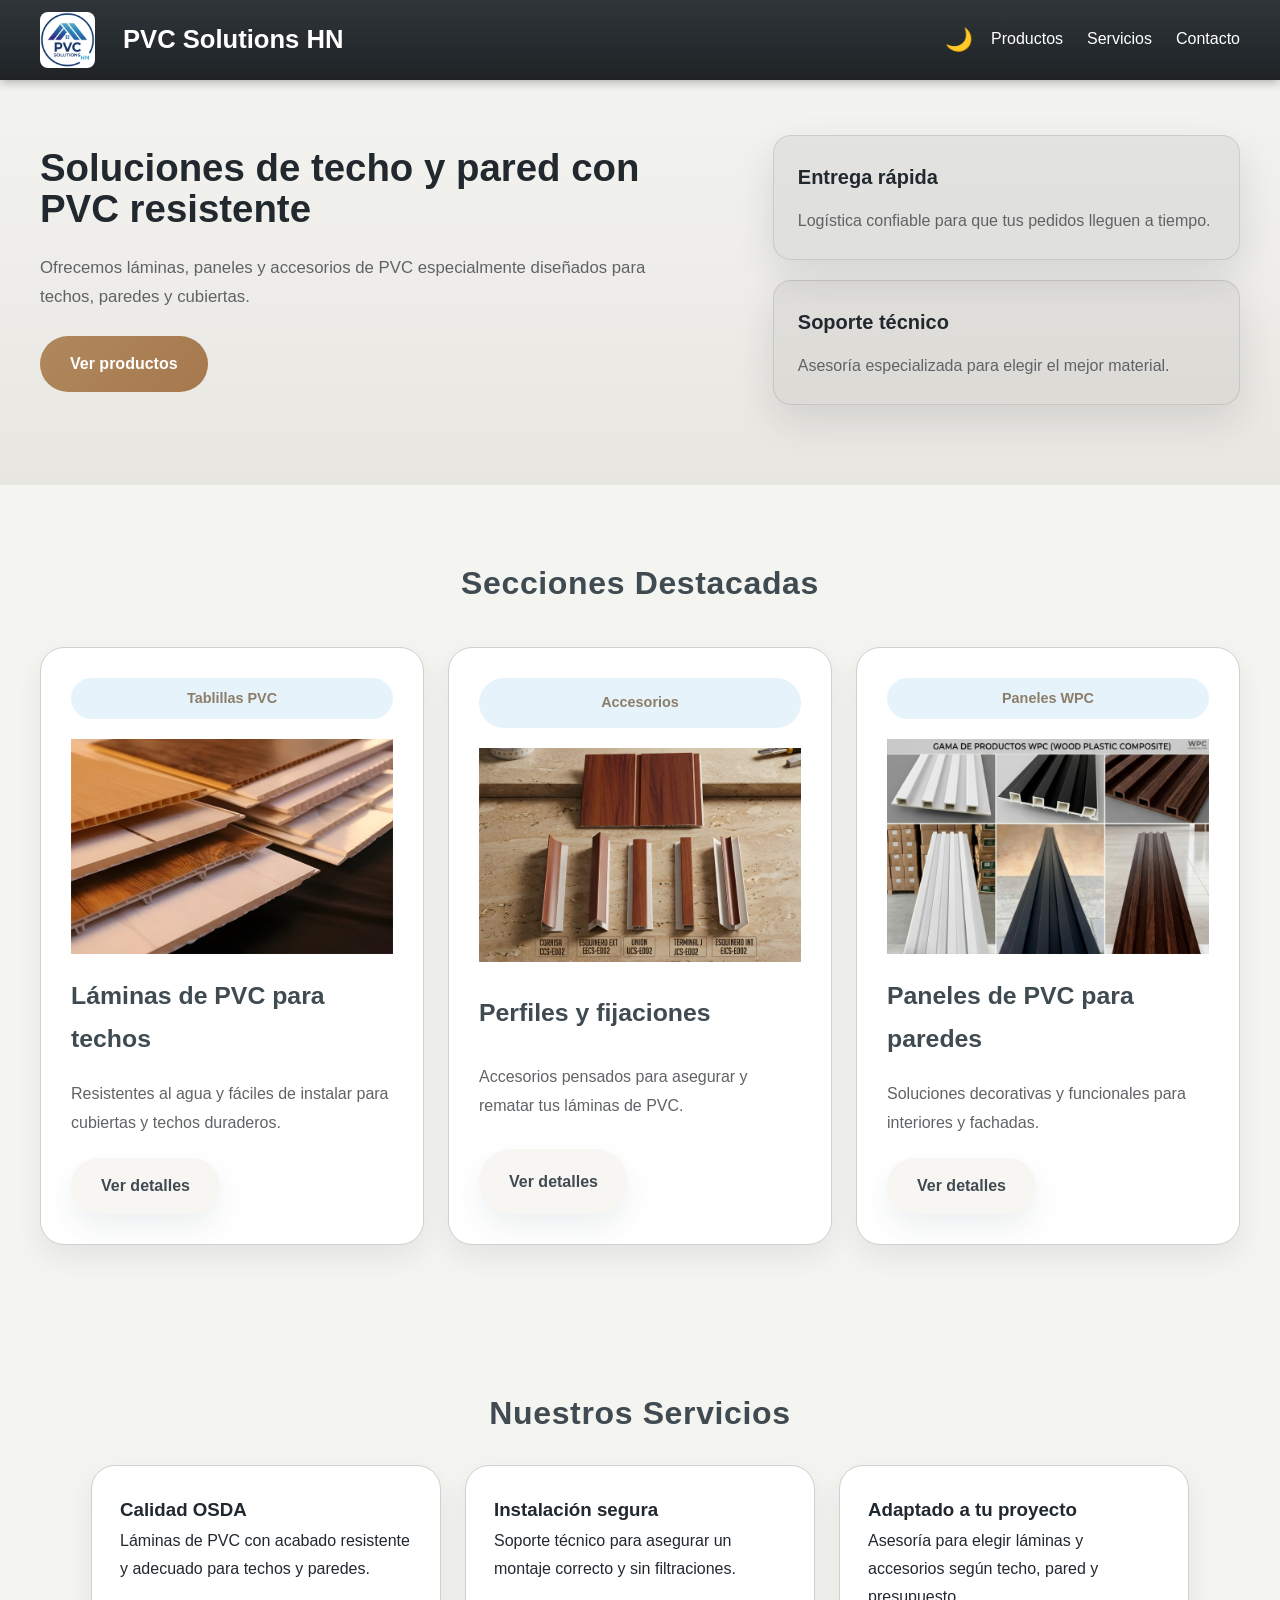
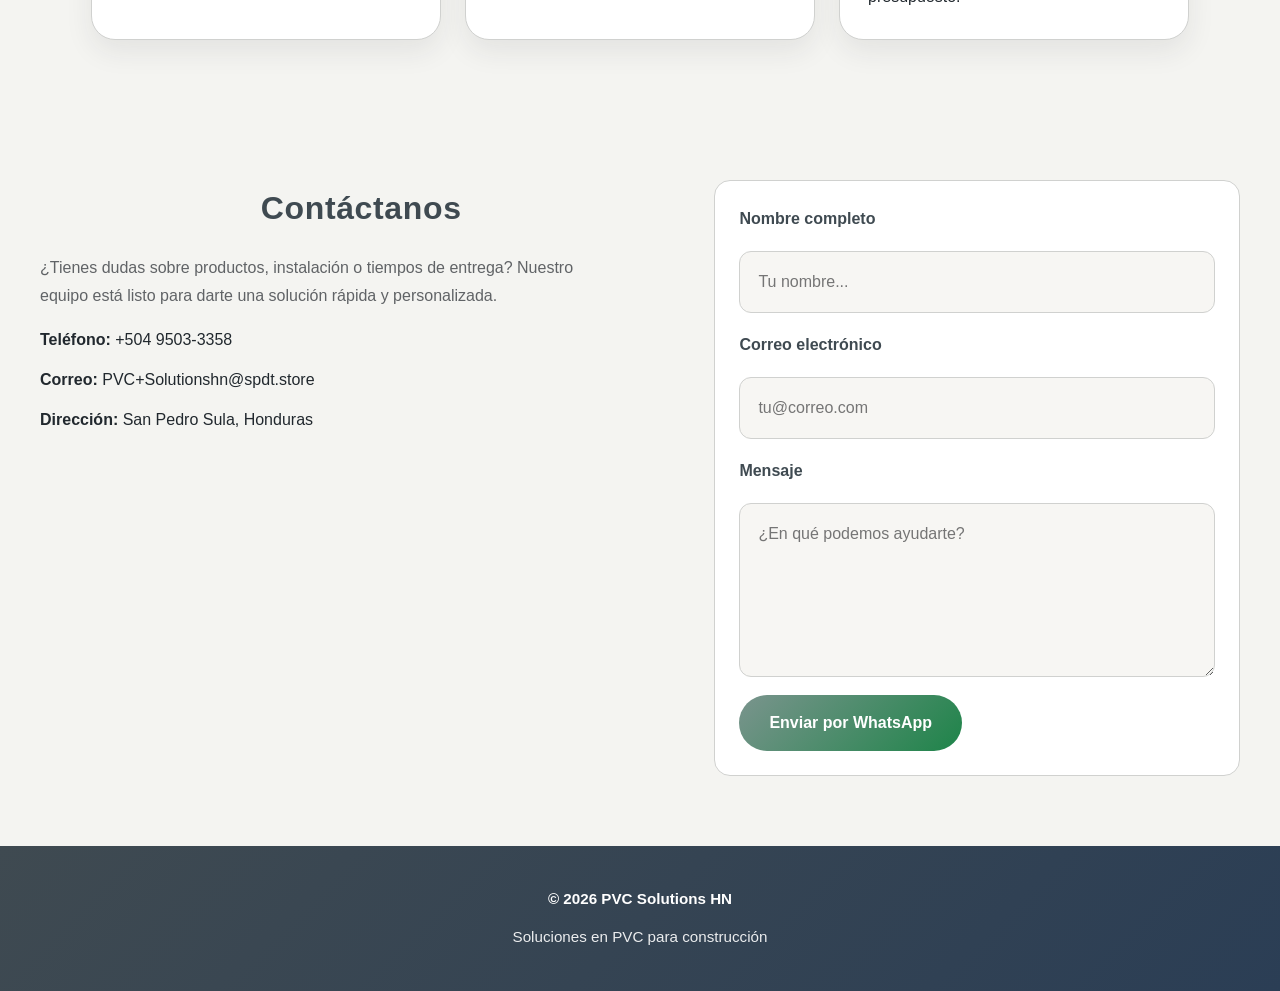
==== index.html @ deb0affa "Update header title from 'N' to 'HN'" ====
﻿<!DOCTYPE html>
<html lang="es">
<head>
    <meta charset="UTF-8">
    <meta name="viewport" content="width=device-width, initial-scale=1.0">
    <title>PVC Solutions HN | Expertos en PVC</title>
    <link rel="stylesheet" href="CSS/Styles.css">
</head>

<body>
    <header>
        <div class="container header-inner">
            <div class="brand">
                <img src="IMG/Logo2.jpeg" alt="Logo PVC Solutions HN" class="logo">
                <h1>PVC Solutions HN</h1>
            </div>

            <div class="header-actions">
                <div class="interactive-buttons">
                    <button id="theme-toggle" class="theme-toggle" type="button" aria-label="Cambiar tema">🌙</button>
                    <button class="menu-toggle" id="menu-toggle" aria-label="Abrir menú">☰</button>
                </div>

                <nav id="nav">
                    <a href="#productos">Productos</a>
                    <a href="#servicios">Servicios</a>
                    <a href="#contacto">Contacto</a>
                </nav>
            </div>
        </div>
    </header>

    <main>
        <section class="hero">
            <div class="container">
                <div class="hero-content">
                    <div class="hero-text">
                        <h2>Soluciones de techo y pared con PVC resistente</h2>
                        <p>Ofrecemos láminas, paneles y accesorios de PVC especialmente diseñados para techos, paredes y cubiertas.</p>
                        <a class="button" href="#productos">Ver productos</a>
                    </div>

                    <div class="hero-card">
                        <div class="hero-card-item">
                            <h3>Entrega rápida</h3>
                            <p>Logística confiable para que tus pedidos lleguen a tiempo.</p>
                        </div>

                        <div class="hero-card-item">
                            <h3>Soporte técnico</h3>
                            <p>Asesoría especializada para elegir el mejor material.</p>
                        </div>
                    </div>
                </div>
            </div>
        </section>

        <section id="productos" class="container section">
            <h2 class="section-title">Secciones Destacadas</h2>

            <div class="products">
                <article class="product-card">
                    <span class="product-type">Tablillas PVC</span>
                    <img src="IMG/pvc.jpeg" alt="Láminas de PVC" class="product-image">
                    <h3>Láminas de PVC para techos</h3>
                    <p>Resistentes al agua y fáciles de instalar para cubiertas y techos duraderos.</p>
                    <a class="button button-secondary" href="laminas-techo.html">Ver detalles</a>
                </article>

                <article class="product-card">
                    <span class="product-type">Accesorios</span>
                    <img src="IMG/accesorios.jpeg" alt="Accesorios de PVC" class="product-image">
                    <h3>Perfiles y fijaciones</h3>
                    <p>Accesorios pensados para asegurar y rematar tus láminas de PVC.</p>
                    <a class="button button-secondary" href="accesorios-osda.html">Ver detalles</a>
                </article>

                <article class="product-card">
                    <span class="product-type">Paneles WPC</span>
                    <img src="IMG/wpc.jpeg" alt="Paneles de PVC" class="product-image">
                    <h3>Paneles de PVC para paredes</h3>
                    <p>Soluciones decorativas y funcionales para interiores y fachadas.</p>
                    <a class="button button-secondary" href="paneles-pared.html">Ver detalles</a>
                </article>
            </div>
        </section>

        <section id="servicios" class="container section feature-section">
            <h2 class="section-title">Nuestros Servicios</h2>

            <div class="feature-item">
                <h3>Calidad OSDA</h3>
                <p>Láminas de PVC con acabado resistente y adecuado para techos y paredes.</p>
            </div>

            <div class="feature-item">
                <h3>Instalación segura</h3>
                <p>Soporte técnico para asegurar un montaje correcto y sin filtraciones.</p>
            </div>

            <div class="feature-item">
                <h3>Adaptado a tu proyecto</h3>
                <p>Asesoría para elegir láminas y accesorios según techo, pared y presupuesto.</p>
            </div>
        </section>

        <section id="contacto" class="container section contact-section">
            <div class="contact-info">
                <h2>Contáctanos</h2>
                <p>¿Tienes dudas sobre productos, instalación o tiempos de entrega? Nuestro equipo está listo para darte una solución rápida y personalizada.</p>

                <div class="contact-details">
                    <p><strong>Teléfono:</strong> +504 9503-3358</p>
                    <p><strong>Correo:</strong> PVC+Solutionshn@spdt.store</p>
                    <p><strong>Dirección:</strong> San Pedro Sula, Honduras</p>
                </div>
            </div>

            <form id="formulario-whatsapp" class="contact-form">
                <label for="name">Nombre completo</label>
                <input type="text" id="name" name="name" required placeholder="Tu nombre...">

                <label for="email">Correo electrónico</label>
                <input type="email" id="email" name="email" required placeholder="tu@correo.com">

                <label for="message">Mensaje</label>
                <textarea id="message" name="message" rows="5" required placeholder="¿En qué podemos ayudarte?"></textarea>

                <button type="submit">Enviar por WhatsApp</button>
            </form>
        </section>
    </main>

    <footer>
        <div class="container footer-inner">
            <p>© 2026 PVC Solutions HN</p>
            <p>Soluciones en PVC para construcción</p>
        </div>
    </footer>   

<script>
    // 1. Lógica de Tema Oscuro
    const themeToggle = document.getElementById('theme-toggle');
    const htmlElement = document.documentElement;

    function loadTheme() {
        const savedTheme = localStorage.getItem('theme');
        const prefersDark = window.matchMedia('(prefers-color-scheme: dark)').matches;
        const theme = savedTheme || (prefersDark ? 'dark' : 'light');
        htmlElement.setAttribute('data-theme', theme);
        updateButtonText(theme);
    }

    function updateButtonText(theme) {
        themeToggle.textContent = theme === 'dark' ? '☀️' : '🌙';
    }

    themeToggle.addEventListener('click', () => {
        const currentTheme = htmlElement.getAttribute('data-theme');
        const newTheme = currentTheme === 'dark' ? 'light' : 'dark';
        htmlElement.setAttribute('data-theme', newTheme);
        localStorage.setItem('theme', newTheme);
        updateButtonText(newTheme);
    });

    loadTheme();

    // 2. Lógica Menú Hamburguesa
    const menuToggle = document.getElementById('menu-toggle');
    const nav = document.getElementById('nav');

    menuToggle.addEventListener('click', () => {
        nav.classList.toggle('active');
    });

    // Cerrar menú al hacer click en enlaces
    document.querySelectorAll('#nav a').forEach(link => {
        link.addEventListener('click', () => nav.classList.remove('active'));
    });

    // 3. Formulario hacia WhatsApp
    const formWhatsApp = document.getElementById('formulario-whatsapp');
    formWhatsApp.addEventListener('submit', function(evento) {
        evento.preventDefault();

        const nombre = document.getElementById('name').value;
        const email = document.getElementById('email').value;
        const mensaje = document.getElementById('message').value;
        const telefono = "50495033358";

        const textoPersonalizado = `¡Hola! Me comunico desde la página web.\n\n` + 
                                   `- Nombre: ${nombre}\n` +
                                   `- Correo: ${email}\n` +
                                   `- Mensaje: ${mensaje}`;

        const urlWhatsApp = `https://wa.me/${telefono}?text=${encodeURIComponent(textoPersonalizado)}`;
        window.open(urlWhatsApp, '_blank');
    });
</script>

</body>
</html>
---- CSS/Styles.css ----
/* Variables de colores */
:root {
    --primary-color: #3f4a51;
    --secondary-color: #b0885d;
    --accent-color: #8c7d69;
    --success-color: #7a948d;
    --light-bg: #f4f4f1;
    --surface: #ffffff;
    --surface-soft: #f7f6f3;
    --white: #ffffff;
    --text-dark: #21282e;
    --soft-text: #606366;
    --border-color: #d0d1cf;
    --shadow: 0 16px 38px rgba(33, 40, 46, 0.12);
    --shadow-smooth: 0 12px 28px rgba(33, 40, 46, 0.08);
    /* Header colors - modo claro */
    --header-bg-start: #2f3539;
    --header-bg-end: #1f2326;
    --header-text: #ffffff;
    /* Hero colors - modo claro */
    --hero-bg-start: #f4f4f1;
    --hero-bg-end: #e8e6e1;
    --hero-text: #21282e;
    --hero-text-secondary: #606366;
    --hero-card-bg: rgba(0, 0, 0, 0.06);
    --hero-card-border: rgba(0, 0, 0, 0.1);
    --hero-card-hover: rgba(0, 0, 0, 0.12);
}

[data-theme="dark"] {
    --primary-color: #e3dfd9;
    --secondary-color: #b89a66;
    --accent-color: #90a094;
    --success-color: #7dad9e;
    --light-bg: #12181c;
    --surface: #1c2328;
    --surface-soft: #232c33;
    --white: #f3f2ee;
    --text-dark: #f0eeea;
    --soft-text: #a7adb4;
    --border-color: #2f373f;
    --shadow: 0 16px 38px rgba(0, 0, 0, 0.28);
    --shadow-smooth: 0 12px 28px rgba(0, 0, 0, 0.22);
    /* Hero colors - modo oscuro */
    --hero-bg-start: #2f3539;
    --hero-bg-end: #1f2326;
    --hero-text: #ffffff;
    --hero-text-secondary: rgba(255, 255, 255, 0.9);
    --hero-card-bg: rgba(255, 255, 255, 0.12);
    --hero-card-border: rgba(255, 255, 255, 0.16);
    --hero-card-hover: rgba(255, 255, 255, 0.25);
}

/* Reset y estilos base */
* {
    margin: 0;
    padding: 0;
    box-sizing: border-box;
}

html {
    scroll-behavior: smooth;
}

body {
    font-family: 'Segoe UI', Tahoma, Geneva, Verdana, sans-serif;
    background-color: var(--light-bg);
    color: var(--text-dark);
    line-height: 1.75;
    min-height: 100vh;
    padding-top: 65px; /* FIX SLIM: Reducido de 90px a 65px para pegar el contenido al header delgado */
}

img {
    max-width: 100%;
    display: block;
}

a {
    color: inherit;
    text-decoration: none;
}

button,
input,
textarea {
    font: inherit;
}

/* Contenedores */
.container {
    width: min(1200px, calc(100% - 40px));
    margin: 0 auto;
}

.section {
    padding: 70px 0;
}

.section h2 {
    text-align: center;
    margin-bottom: 36px;
    font-size: clamp(2rem, 2.4vw, 2.7rem);
    color: var(--primary-color);
    letter-spacing: 0.02em;
}

/* Encabezado */
header {
    position: fixed;
    top: 0;
    left: 0;
    right: 0;
    z-index: 1000;
    background: linear-gradient(180deg, #2f3539 0%, #1f2326 100%);
    color: var(--white);
    box-shadow: 0 2px 10px rgba(0, 0, 0, 0.3);
}

.header-inner {
    display: flex;
    align-items: center;
    justify-content: space-between;
    padding: 12px 0; /* FIX SLIM: Reducido de 24px a 12px para hacerlo más delgado */
    gap: 15px; /* Reducido para compactar */
}

.brand {
    display: flex;
    align-items: center;
    gap: 16px;
}

.brand h1 {
    font-size: clamp(1.4rem, 2vw, 1.8rem); /* FIX SLIM: Texto más pequeño para el header delgado */
    line-height: 1.05;
    margin: 0;
}

.brand p {
    display: none;
}

.logo {
    width: 55px;
    height: auto;
    border-radius: 8px;
    transition: transform 0.3s ease, opacity 0.3s ease;
    margin-right: 12px;
}

.logo:hover {
    transform: scale(1.05);
    opacity: 0.9;
}

nav {
    display: flex;
    gap: 24px;
    flex-wrap: wrap;
}

nav a {
    color: var(--white);
    padding: 8px 0;
    border-bottom: 2px solid transparent;
    transition: color 0.25s ease, border-color 0.25s ease;
}

.header-actions {
    display: flex;
    align-items: center;
    gap: 18px;
    flex-wrap: wrap;
}

.theme-toggle {
    padding: 0;
    border: none;
    border-radius: 0;
    background: transparent;
    color: var(--white);
    font-weight: 600;
    cursor: pointer;
    font-size: 1.4rem;
    transition: color 0.25s ease, transform 0.2s ease;
}

.theme-toggle:hover,
.theme-toggle:focus {
    color: var(--accent-color);
    transform: scale(1.1);
}

nav a:hover,
nav a:focus {
    color: var(--accent-color);
    border-color: var(--accent-color);
}

.hero {
    background: linear-gradient(180deg, var(--hero-bg-start) 0%, var(--hero-bg-end) 100%);
    padding: 70px 0 80px;
    margin-top: 0;
}

.hero-content {
    display: grid;
    grid-template-columns: 1.2fr 0.8fr;
    gap: 32px;
    align-items: center;
}

.hero-text h2 {
    font-size: clamp(2rem, 3vw, 3.6rem);
    max-width: 680px;
    line-height: 1.05;
    color: var(--hero-text);
}

.hero-text p {
    margin: 24px 0;
    max-width: 620px;
    color: var(--hero-text-secondary);
    font-size: 1.05rem;
}

.hero-card {
    display: grid;
    gap: 20px;
}

.hero-card-item {
    background: var(--hero-card-bg);
    border: 1px solid var(--hero-card-border);
    border-radius: 18px;
    padding: 24px;
    box-shadow: var(--shadow);
    transition: transform 0.3s ease, background-color 0.3s ease;
}

.hero-card-item:hover {
    transform: translateY(-3px);
    background: var(--hero-card-hover);
}

.hero-card-item h3 {
    margin-bottom: 12px;
    font-size: 1.25rem;
    color: var(--hero-text);
}

.hero-card-item p {
    color: var(--hero-text-secondary);
}

.button {
    display: inline-flex;
    align-items: center;
    justify-content: center;
    width: fit-content;
    padding: 14px 30px;
    border-radius: 999px;
    background: linear-gradient(135deg, var(--secondary-color), #a6784d);
    color: var(--white);
    font-weight: 700;
    transition: transform 0.25s ease, box-shadow 0.25s ease;
}

.button:hover,
.button:focus {
    transform: translateY(-2px);
    box-shadow: 0 18px 30px rgba(231, 76, 60, 0.2);
}

.button-secondary {
    background: var(--surface-soft);
    color: var(--primary-color);
    box-shadow: 0 14px 30px rgba(44, 62, 80, 0.08);
}

.button-secondary:hover,
.button-secondary:focus {
    background: var(--surface);
}

[data-theme="dark"] .button-secondary {
    background: rgba(255, 255, 255, 0.08);
    color: var(--white);
    box-shadow: 0 14px 30px rgba(0, 0, 0, 0.18);
}

[data-theme="dark"] .button-secondary:hover,
[data-theme="dark"] .button-secondary:focus {
    background: rgba(255, 255, 255, 0.16);
}

/* Productos */
.products {
    display: grid;
    grid-template-columns: repeat(3, minmax(230px, 1fr));
    gap: 24px;
}

.product-card {
    background: var(--surface);
    border-radius: 24px;
    padding: 30px;
    box-shadow: var(--shadow-smooth);
    border: 1px solid var(--border-color);
    display: grid;
    gap: 20px;
    transition: transform 0.25s ease, border-color 0.25s ease, box-shadow 0.25s ease;
}

.product-card:hover {
    transform: translateY(-6px);
    border-color: rgba(52, 152, 219, 0.35);
    box-shadow: 0 18px 40px rgba(44, 62, 80, 0.12);
}

.product-type {
    display: inline-flex;
    align-items: center;
    justify-content: center;
    padding: 8px 14px;
    border-radius: 999px;
    background: rgba(52, 152, 219, 0.12);
    color: var(--accent-color);
    font-size: 0.9rem;
    font-weight: 700;
}

.product-card h3 {
    font-size: 1.55rem;
    color: var(--primary-color);
}

.product-card p {
    color: var(--soft-text);
    line-height: 1.8;
}

.product-card .price {
    font-size: 2rem;
    color: var(--secondary-color);
    margin-top: 10px;
}

/* Sección de servicios */
.feature-section {
    display: grid;
    /* Centrado en computadora */
    grid-template-columns: repeat(auto-fit, minmax(280px, 350px)); 
    justify-content: center; 
    gap: 24px;
}

.feature-section > h2 {
    grid-column: 1 / -1;
    text-align: center;
    margin-bottom: 0;
}

.feature-item {
    background: var(--surface);
    padding: 28px;
    border-radius: 24px;
    box-shadow: var(--shadow-smooth);
    border: 1px solid var(--border-color);
}

/* Contacto */
.contact-section {
    display: grid;
    grid-template-columns: 1.1fr 0.9fr;
    gap: 32px;
    align-items: start;
}

.contact-info h2 {
    margin-bottom: 18px;
}

.contact-info p {
    color: var(--soft-text);
    margin-bottom: 16px;
    max-width: 560px;
}

.contact-highlights {
    list-style: none;
    display: grid;
    gap: 10px;
    margin-bottom: 24px;
    padding-left: 0;
}

.contact-highlights li {
    color: var(--text-dark);
    line-height: 1.6;
}

.contact-details p {
    margin-bottom: 12px;
    color: var(--text-dark);
}

.contact-info ul {
    list-style: none;
    display: grid;
    gap: 12px;
    color: var(--text-dark);
}

.contact-info li {
    line-height: 1.7;
}

.contact-form {
    display: grid;
    gap: 18px;
    background: var(--surface);
    padding: 24px;
    border-radius: 16px;
    border: 1px solid var(--border-color);
}

.contact-form label {
    font-weight: 600;
    color: var(--primary-color);
}

.contact-form input,
.contact-form textarea {
    width: 100%;
    padding: 16px 18px;
    border: 1px solid var(--border-color);
    border-radius: 12px;
    background: var(--surface-soft);
    color: var(--text-dark);
    outline: none;
    transition: border-color 0.25s ease, box-shadow 0.25s ease;
}

.contact-form input:focus,
.contact-form textarea:focus {
    border-color: var(--accent-color);
    box-shadow: 0 0 0 4px rgba(52, 152, 219, 0.1);
}

.contact-form button {
    width: fit-content;
    padding: 14px 30px;
    border-radius: 999px;
    background: linear-gradient(135deg, var(--success-color), #1e8449);
    color: var(--white);
    font-weight: 700;
    border: none;
    cursor: pointer;
    transition: transform 0.25s ease, box-shadow 0.25s ease;
}

.contact-form button:hover,
.contact-form button:focus {
    transform: translateY(-2px);
    box-shadow: 0 16px 30px rgba(39, 174, 96, 0.2);
}

/* Footer */
footer {
    padding: 40px 0;
    background: linear-gradient(135deg, var(--primary-color), #2b3e55);
    color: var(--white);
}

.footer-inner {
    display: grid;
    gap: 12px;
    text-align: center;
}

footer p {
    opacity: 0.9;
    font-size: 0.95rem;
}

footer p:first-child {
    font-weight: 600;
    opacity: 1;
}

/* Estilos para lista de tareas (todo) */
.todo-list {
    max-width: 600px;
    margin: 0 auto;
    background: var(--surface);
    border-radius: 16px;
    padding: 24px;
    box-shadow: var(--shadow-smooth);
    border: 1px solid var(--border-color);
}

.todo-item {
    display: flex;
    align-items: center;
    gap: 12px;
    padding: 12px 0;
    border-bottom: 1px solid var(--border-color);
}

.todo-item:last-child {
    border-bottom: none;
}

.todo-item input[type="checkbox"] {
    width: 20px;
    height: 20px;
    accent-color: var(--accent-color);
}

.todo-item.completed {
    opacity: 0.6;
}

.todo-item.completed .todo-text {
    text-decoration: line-through;
    color: var(--soft-text);
}

.todo-text {
    flex: 1;
    font-size: 1rem;
    color: var(--text-dark);
}

.todo-item button {
    background: none;
    border: none;
    color: #e74c3c;
    cursor: pointer;
    font-size: 1.2rem;
    padding: 4px;
    border-radius: 4px;
    transition: background-color 0.2s ease;
}

.todo-item button:hover {
    background: rgba(231, 76, 60, 0.1);
}

.add-todo {
    display: flex;
    gap: 12px;
    margin-bottom: 20px;
}

.add-todo input {
    flex: 1;
    padding: 12px 16px;
    border: 1px solid var(--border-color);
    border-radius: 8px;
    background: var(--surface-soft);
    color: var(--text-dark);
    outline: none;
    transition: border-color 0.25s ease;
}

.add-todo input:focus {
    border-color: var(--accent-color);
}

.add-todo button {
    padding: 12px 20px;
    background: var(--accent-color);
    color: var(--white);
    border: none;
    border-radius: 8px;
    cursor: pointer;
    font-weight: 600;
    transition: background-color 0.25s ease;
}

.add-todo button:hover {
    background: var(--secondary-color);
}

/* ========================= */
/* HAMBURGUESA MENU MOBILE   */
/* ========================= */

.menu-toggle {
    display: none;
    font-size: 2rem;
    background: transparent;
    border: none;
    color: var(--white);
    cursor: pointer;
    transition: color 0.25s ease;
}

.menu-toggle:hover {
    color: var(--accent-color);
}


/* ========================= */
/* ADAPTABILIDAD (MEDIA QUERIES) */
/* ========================= */

@media (max-width: 980px) {
    .hero-content {
        grid-template-columns: 1fr;
        gap: 28px;
    }
    
    .hero-card {
        display: grid;
        grid-template-columns: repeat(2, 1fr);
        gap: 16px;
    }
    
    .hero {
        padding: 50px 0 60px;
    }
    
    .header-inner {
        flex-direction: row; /* FIX SLIM: Mantiene el logo/texto y botones en la misma línea */
        align-items: center;
        gap: 16px;
    }
    
    nav {
        width: 100%;
        justify-content: flex-start;
        gap: 16px;
    }
    
    .brand h1 {
        font-size: 1.4rem; /* FIX SLIM: Ajustado para verse bien en tablet */
    }
    
    .section {
        padding: 50px 0;
    }

    /* FIX MÓVIL: La sección de contacto pasa a una columna */
    .contact-section {
        grid-template-columns: 1fr;
    }
}

@media (max-width: 768px) {
    .header-inner {
        flex-direction: row;
        align-items: center;
    }

    .header-actions {
        display: flex;
        justify-content: flex-end;
        align-items: center;
        gap: 12px;
    }

    .interactive-buttons {
        display: flex;
        align-items: center;
        gap: 12px;
    }

    /* mostrar botón hamburguesa */
    .menu-toggle {
        display: block;
        margin: 0;
    }

    /* FIX MÓVIL: nav por defecto en móvil con posición arreglada */
    nav {
        display: none;
        position: absolute;
        top: 100%;
        margin-top: 0;
        left: 0;
        right: 0;

        background: linear-gradient(180deg, var(--header-bg-start), var(--header-bg-end));
        flex-direction: column;
        padding: 20px;
        gap: 14px;

        border-top: 1px solid rgba(255,255,255,0.1);
        z-index: 999;
    }

    /* cuando está activo */
    nav.active {
        display: flex;
    }

    nav a {
        padding: 10px 0;
        width: 100%;
        border-bottom: 1px solid rgba(255,255,255,0.08);
    }
}

@media (max-width: 720px) {
    .products {
        grid-template-columns: 1fr;
        gap: 20px;
    }

    .container {
        width: min(100%, calc(100% - 24px));
    }
    
    .hero-card {
        grid-template-columns: 1fr;
    }
    
    .hero-text h2 {
        font-size: 1.75rem;
    }
    
    .hero-text p {
        font-size: 1rem;
        margin: 16px 0;
    }
    
    .section h2 {
        font-size: 1.75rem;
        margin-bottom: 28px;
    }
    
    .product-card {
        padding: 20px;
    }
    
    .hero-card-item {
        padding: 20px;
    }
    
    .hero-card-item h3 {
        font-size: 1.1rem;
    }
    
    .hero-card-item p {
        font-size: 0.9rem;
    }
}

@media (max-width: 520px) {
    body {
        padding-top: 65px; /* FIX URGENTE: Reducido de 140px a 65px para quitar el hueco blanco enorme */
    }
    
    .header-inner,
    .hero,
    .contact-section {
        gap: 14px;
    }
    
    .header-inner {
        padding: 12px 0; /* Mantener la barra delgada en cel */
    }
    
    .brand h1 {
        font-size: 1.2rem; /* Aún más pequeño en celulares pequeños para que no estorbe */
    }
    
    .logo {
        width: 40px;
    }
    
    .hero {
        padding: 36px 0 44px;
    }
    
    .hero-text h2 {
        font-size: 1.5rem;
        line-height: 1.2;
    }
    
    .hero-text p {
        font-size: 0.95rem;
    }
    
    .button,
    .button-secondary,
    .contact-form button {
        width: 100%;
        padding: 14px 24px;
        font-size: 1rem;
    }
    
    .section {
        padding: 40px 0;
    }
    
    .section h2 {
        font-size: 1.5rem;
    }
    
    .product-card {
        padding: 16px;
    }
    
    .product-card h3 {
        font-size: 1.1rem;
    }
    
    .product-card p {
        font-size: 0.9rem;
    }
    
    .product-type {
        font-size: 0.75rem;
        padding: 4px 10px;
    }
    
    .hero-card-item {
        padding: 16px;
    }
    
    .hero-card-item h3 {
        font-size: 1rem;
    }
    
    .hero-card-item p {
        font-size: 0.85rem;
    }
}
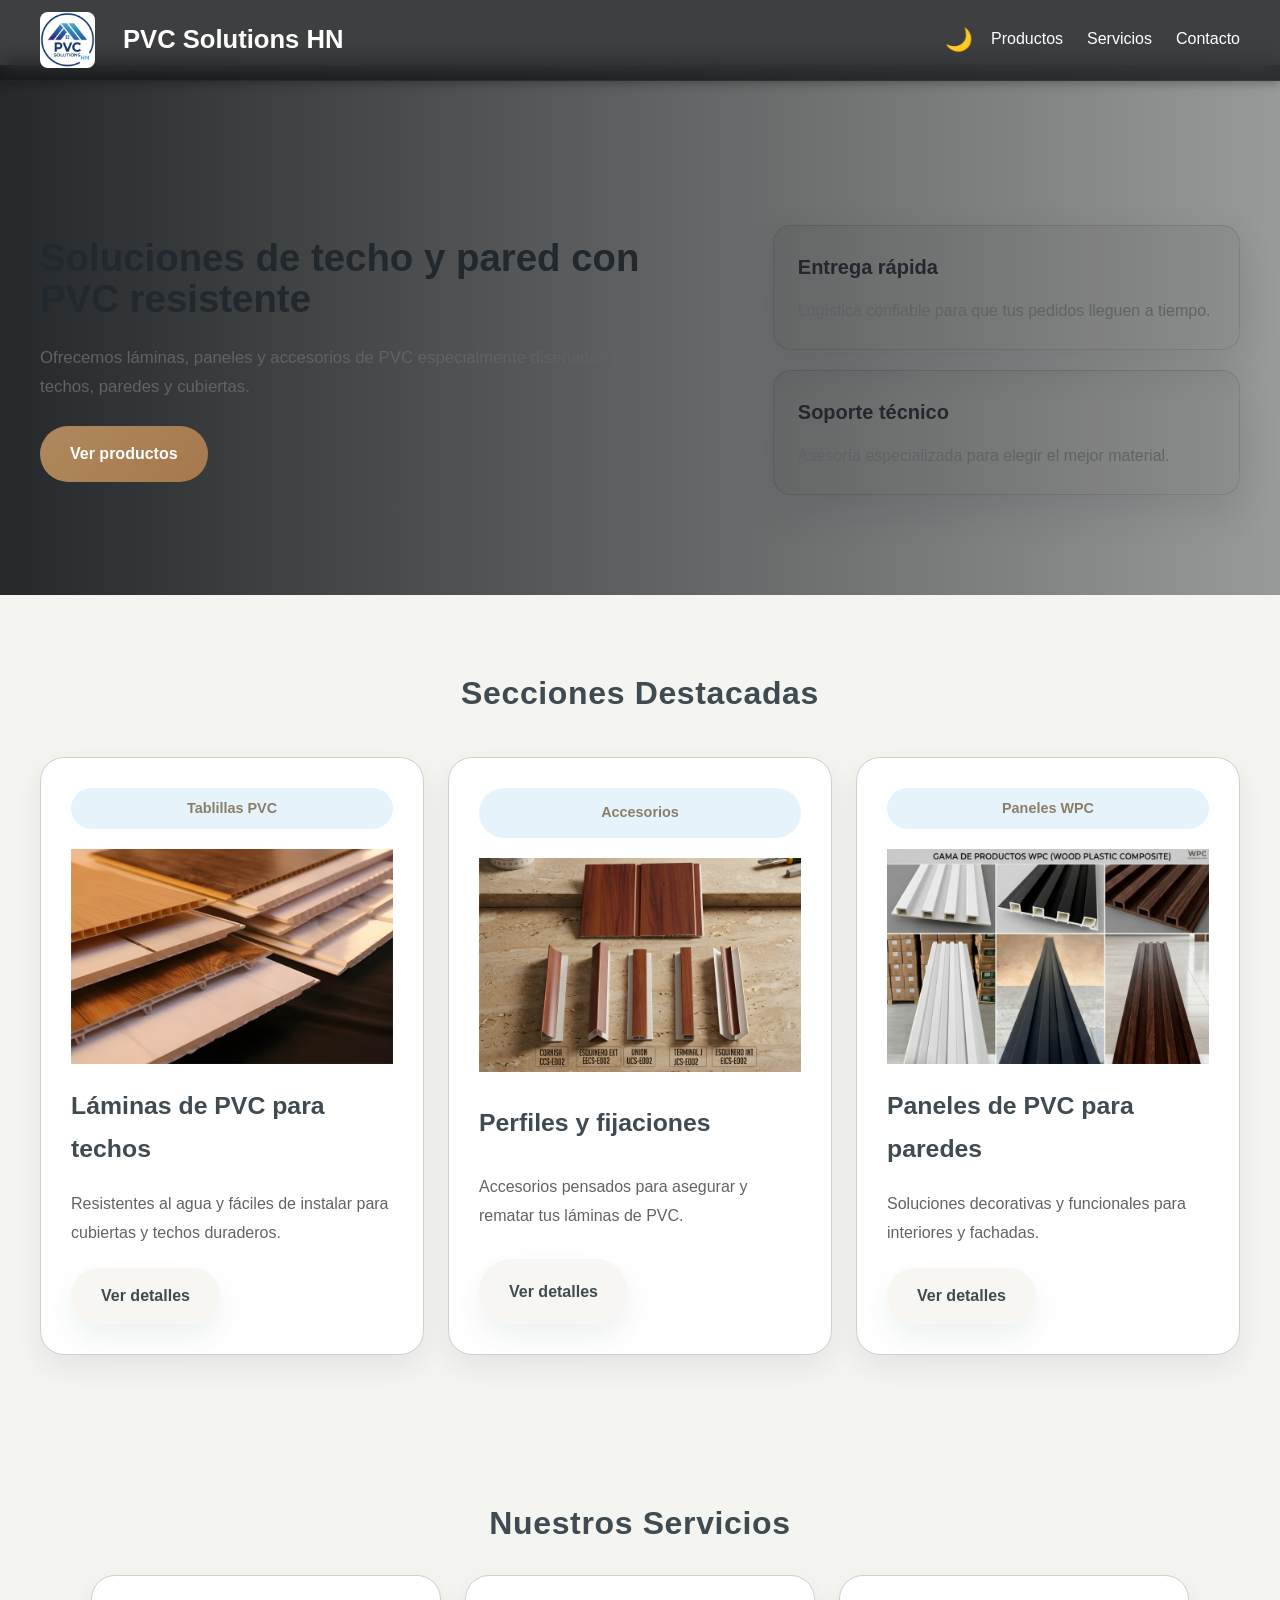
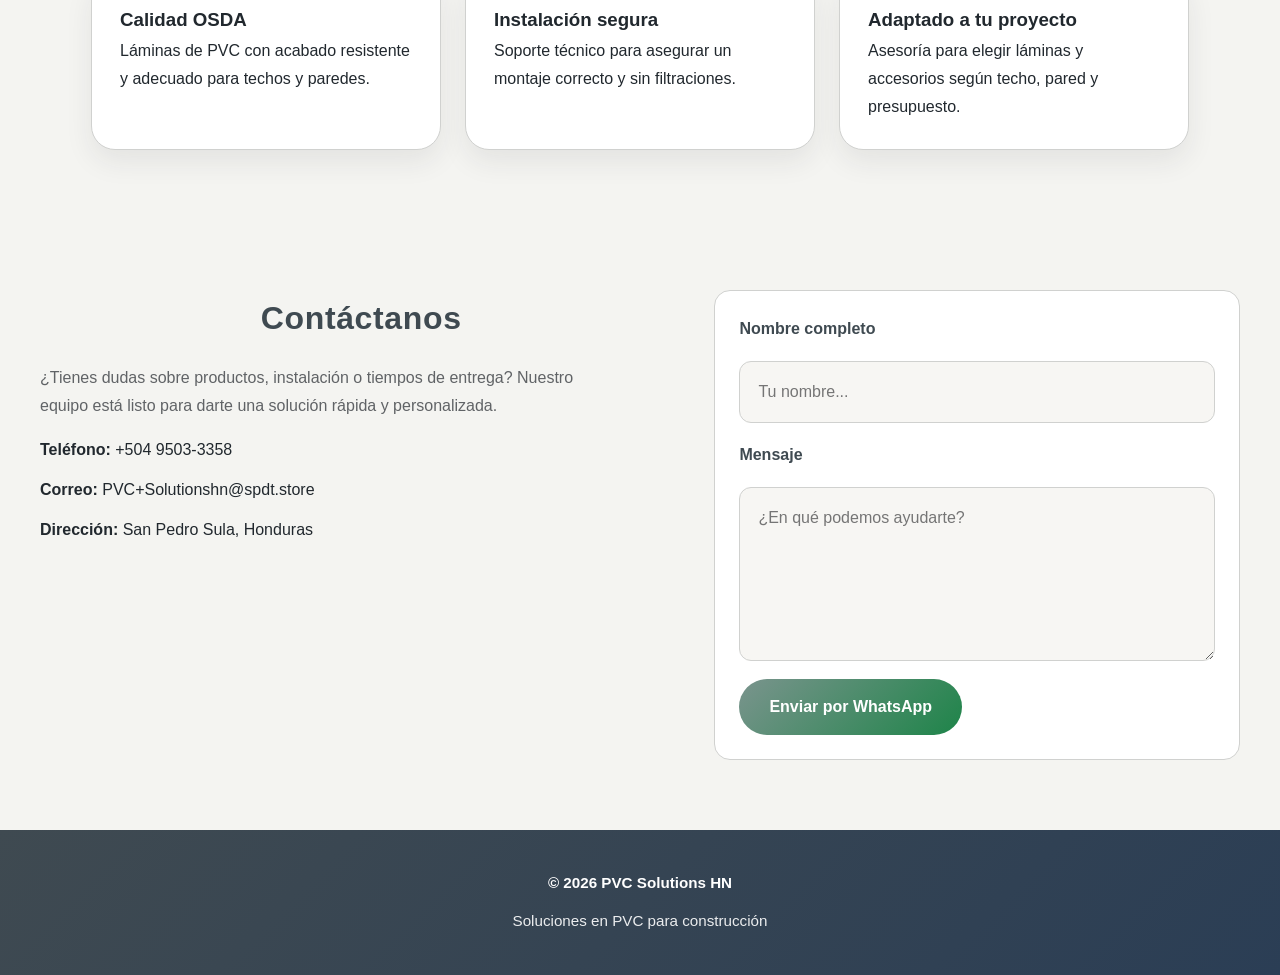
==== commit 216f8733: "Remove email field from contact form Removed email input field from the contact form." ====
--- a/index.html
+++ b/index.html
@@ -120,9 +120,6 @@
                 <label for="name">Nombre completo</label>
                 <input type="text" id="name" name="name" required placeholder="Tu nombre...">
 
-                <label for="email">Correo electrónico</label>
-                <input type="email" id="email" name="email" required placeholder="tu@correo.com">
-
                 <label for="message">Mensaje</label>
                 <textarea id="message" name="message" rows="5" required placeholder="¿En qué podemos ayudarte?"></textarea>
 
--- a/CSS/Styles.css
+++ b/CSS/Styles.css
@@ -830,4 +830,26 @@
     .hero-card-item p {
         font-size: 0.85rem;
     }
+}
+/* ================= HERO (Fondo con Imagen) ================= */
+.hero { /* Si en tu index usas otra clase como .hero-section, cámbiala aquí */
+    position: relative;
+    padding: 160px 0 100px;
+    
+    /* Aquí añadimos el fondo.png con un degradado oscuro encima para que el texto sea legible */
+    background-image: linear-gradient(to right, rgba(15, 18, 21, 0.9), rgba(15, 18, 21, 0.4)), url('../IMG/fondo.png');
+    background-size: cover;
+    background-position: center;
+    background-repeat: no-repeat;
+    
+    /* Aseguramos que el texto principal resalte en blanco sobre el fondo oscuro */
+    color: #ffffff;
+}
+
+/* Opcional: Si quieres que el menú superior sea transparente al inicio y se mezcle con la foto */
+header {
+    background: rgba(15, 18, 21, 0.8);
+    backdrop-filter: blur(12px);
+    -webkit-backdrop-filter: blur(12px);
+    border-bottom: 1px solid rgba(255, 255, 255, 0.05);
 }
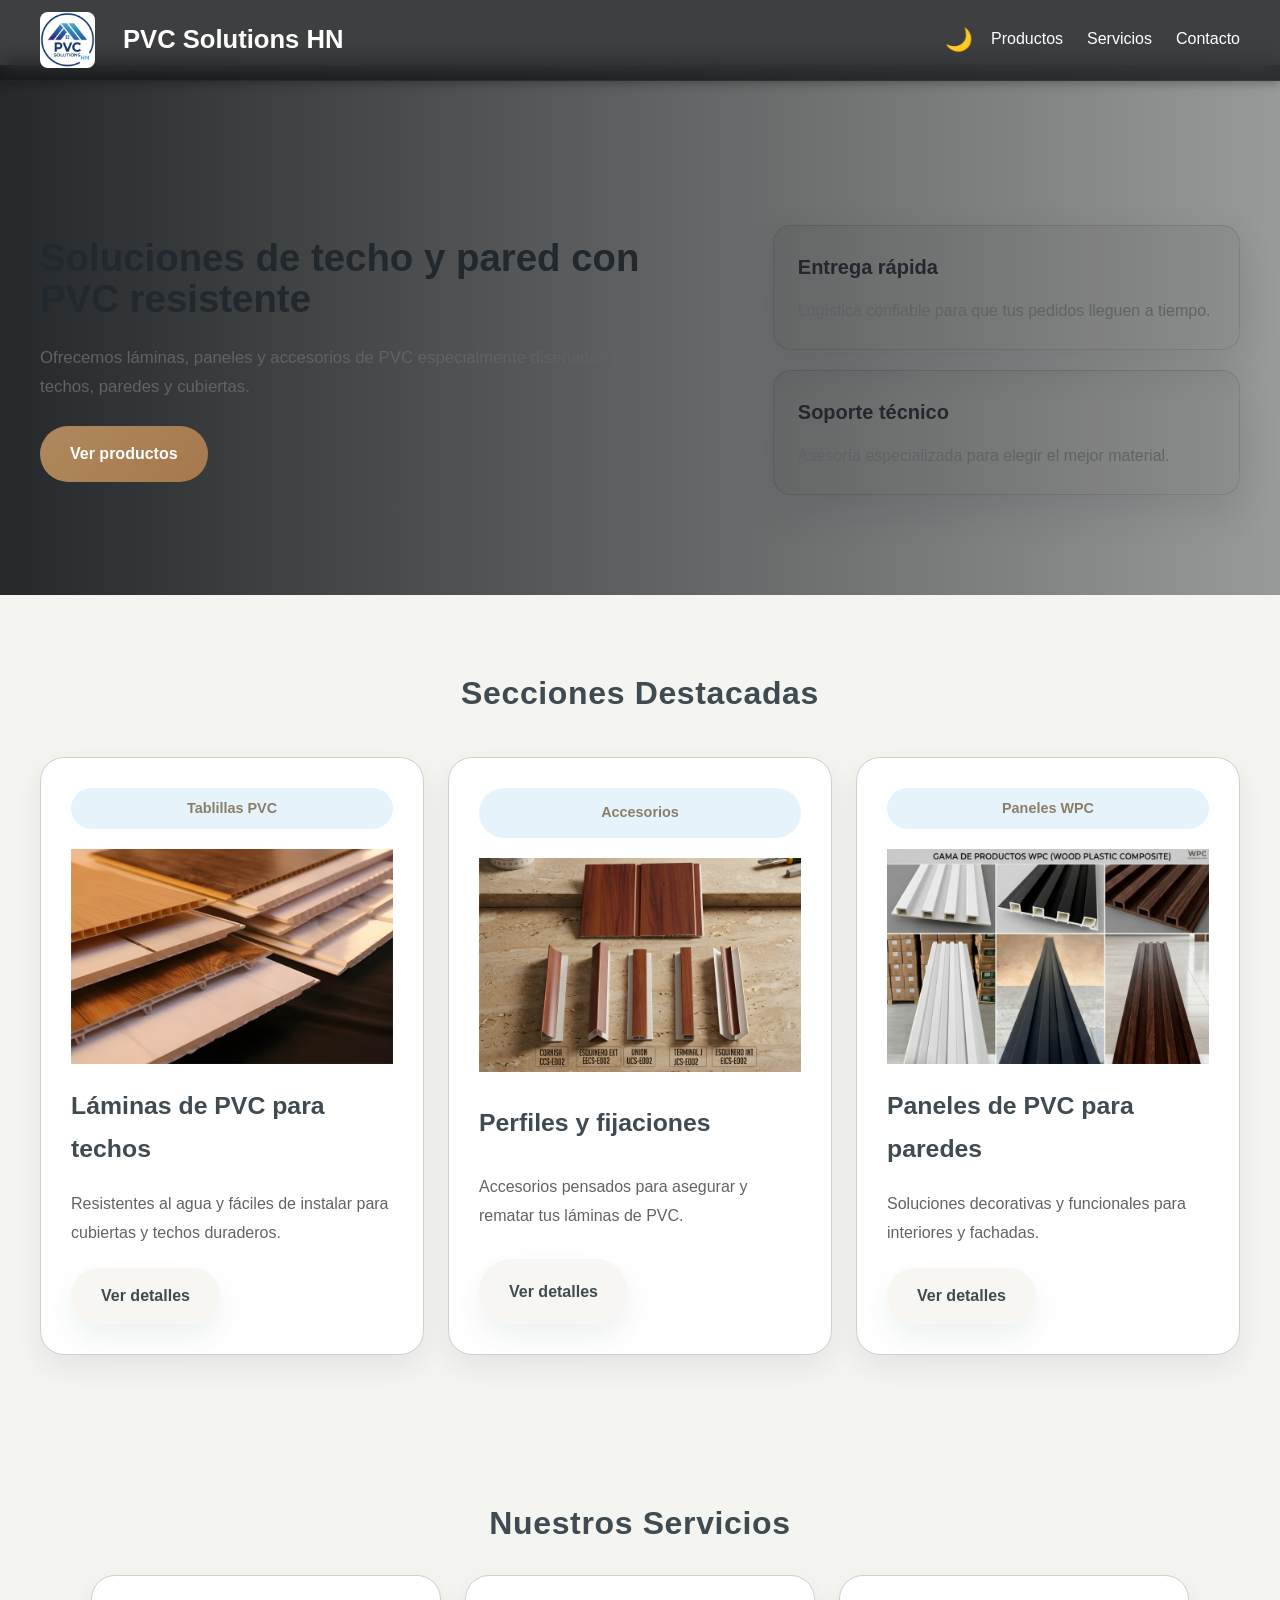
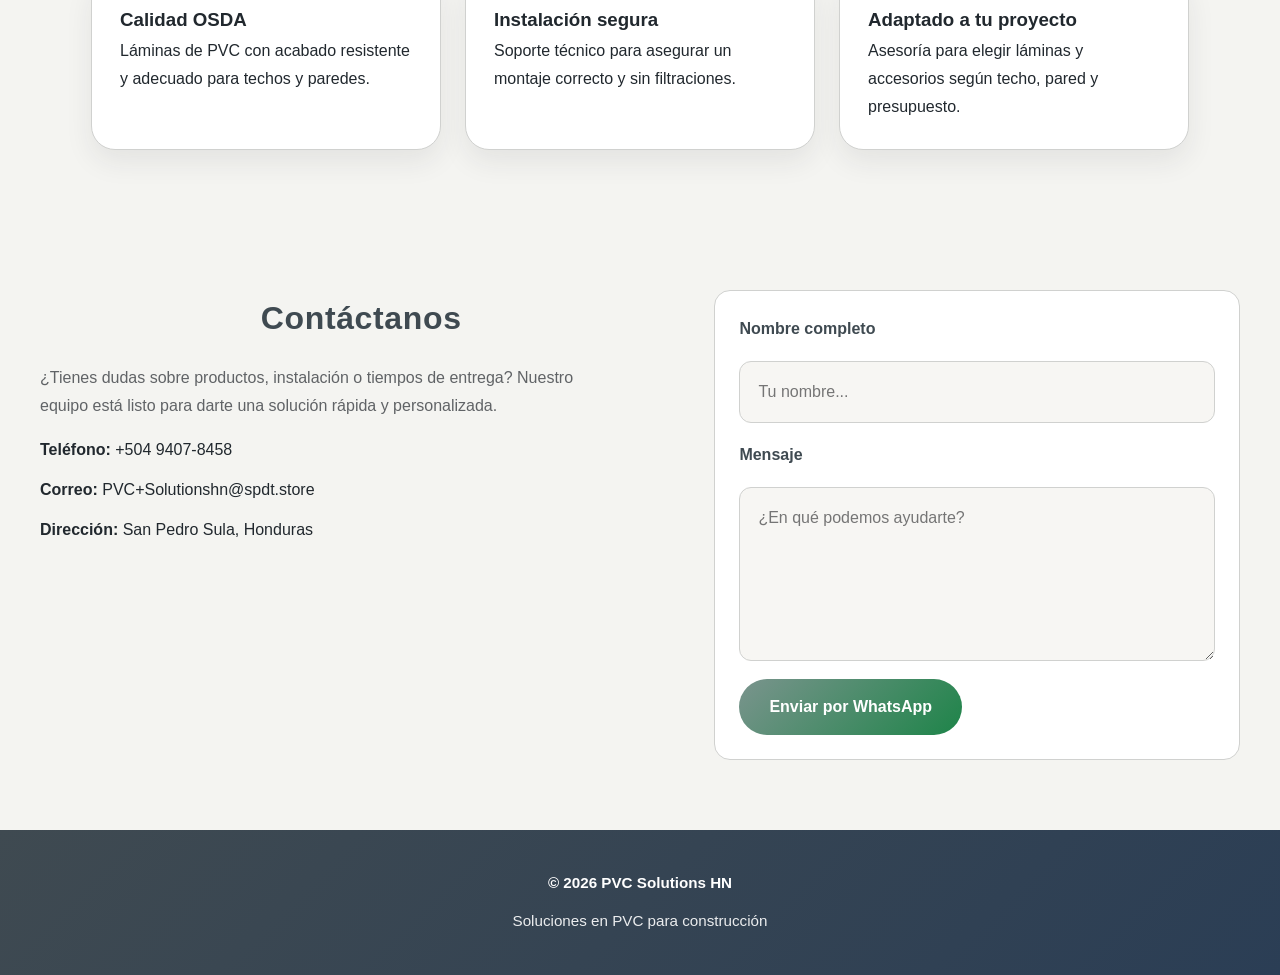
==== commit c063f92c: "Update contact phone number in index.html" ====
--- a/index.html
+++ b/index.html
@@ -110,7 +110,7 @@
                 <p>¿Tienes dudas sobre productos, instalación o tiempos de entrega? Nuestro equipo está listo para darte una solución rápida y personalizada.</p>
 
                 <div class="contact-details">
-                    <p><strong>Teléfono:</strong> +504 9503-3358</p>
+                    <p><strong>Teléfono:</strong> +504 9407-8458</p>
                     <p><strong>Correo:</strong> PVC+Solutionshn@spdt.store</p>
                     <p><strong>Dirección:</strong> San Pedro Sula, Honduras</p>
                 </div>
@@ -183,7 +183,7 @@
         const nombre = document.getElementById('name').value;
         const email = document.getElementById('email').value;
         const mensaje = document.getElementById('message').value;
-        const telefono = "50495033358";
+        const telefono = "50494078458";
 
         const textoPersonalizado = `¡Hola! Me comunico desde la página web.\n\n` + 
                                    `- Nombre: ${nombre}\n` +
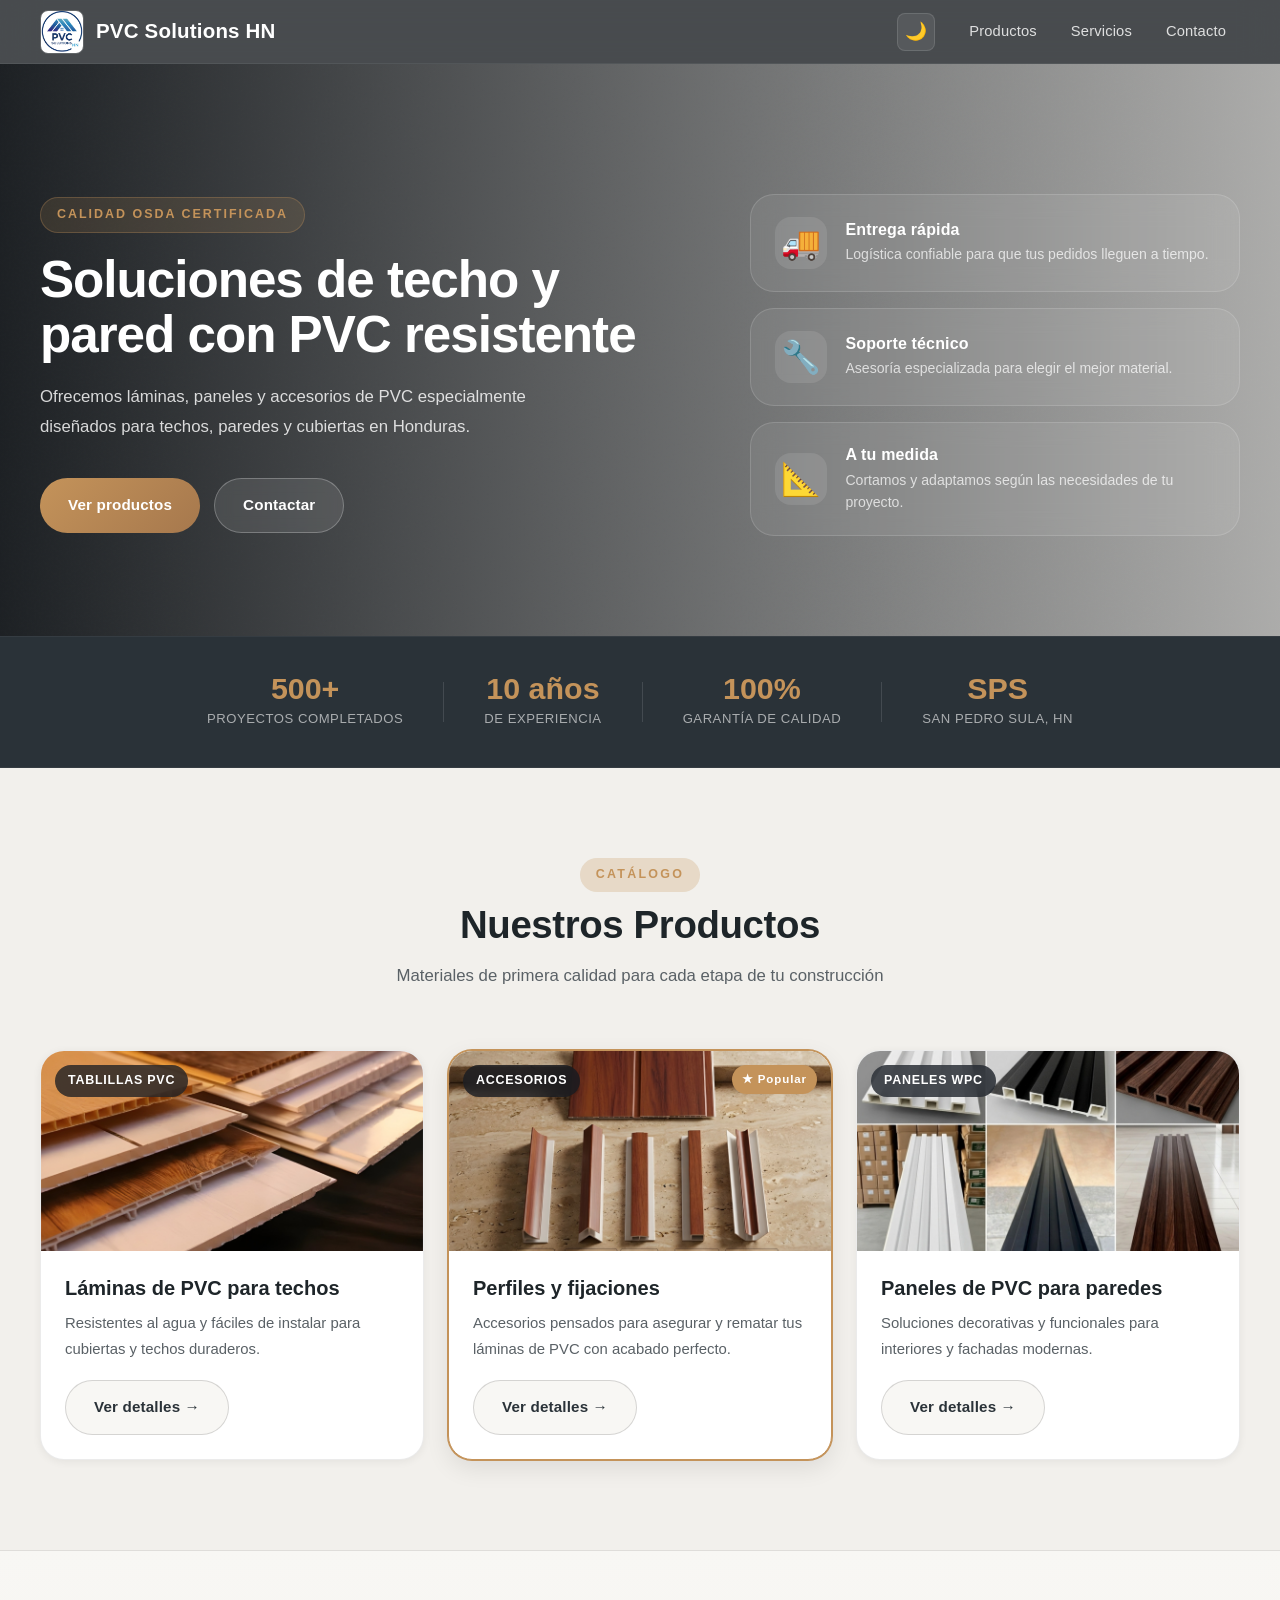
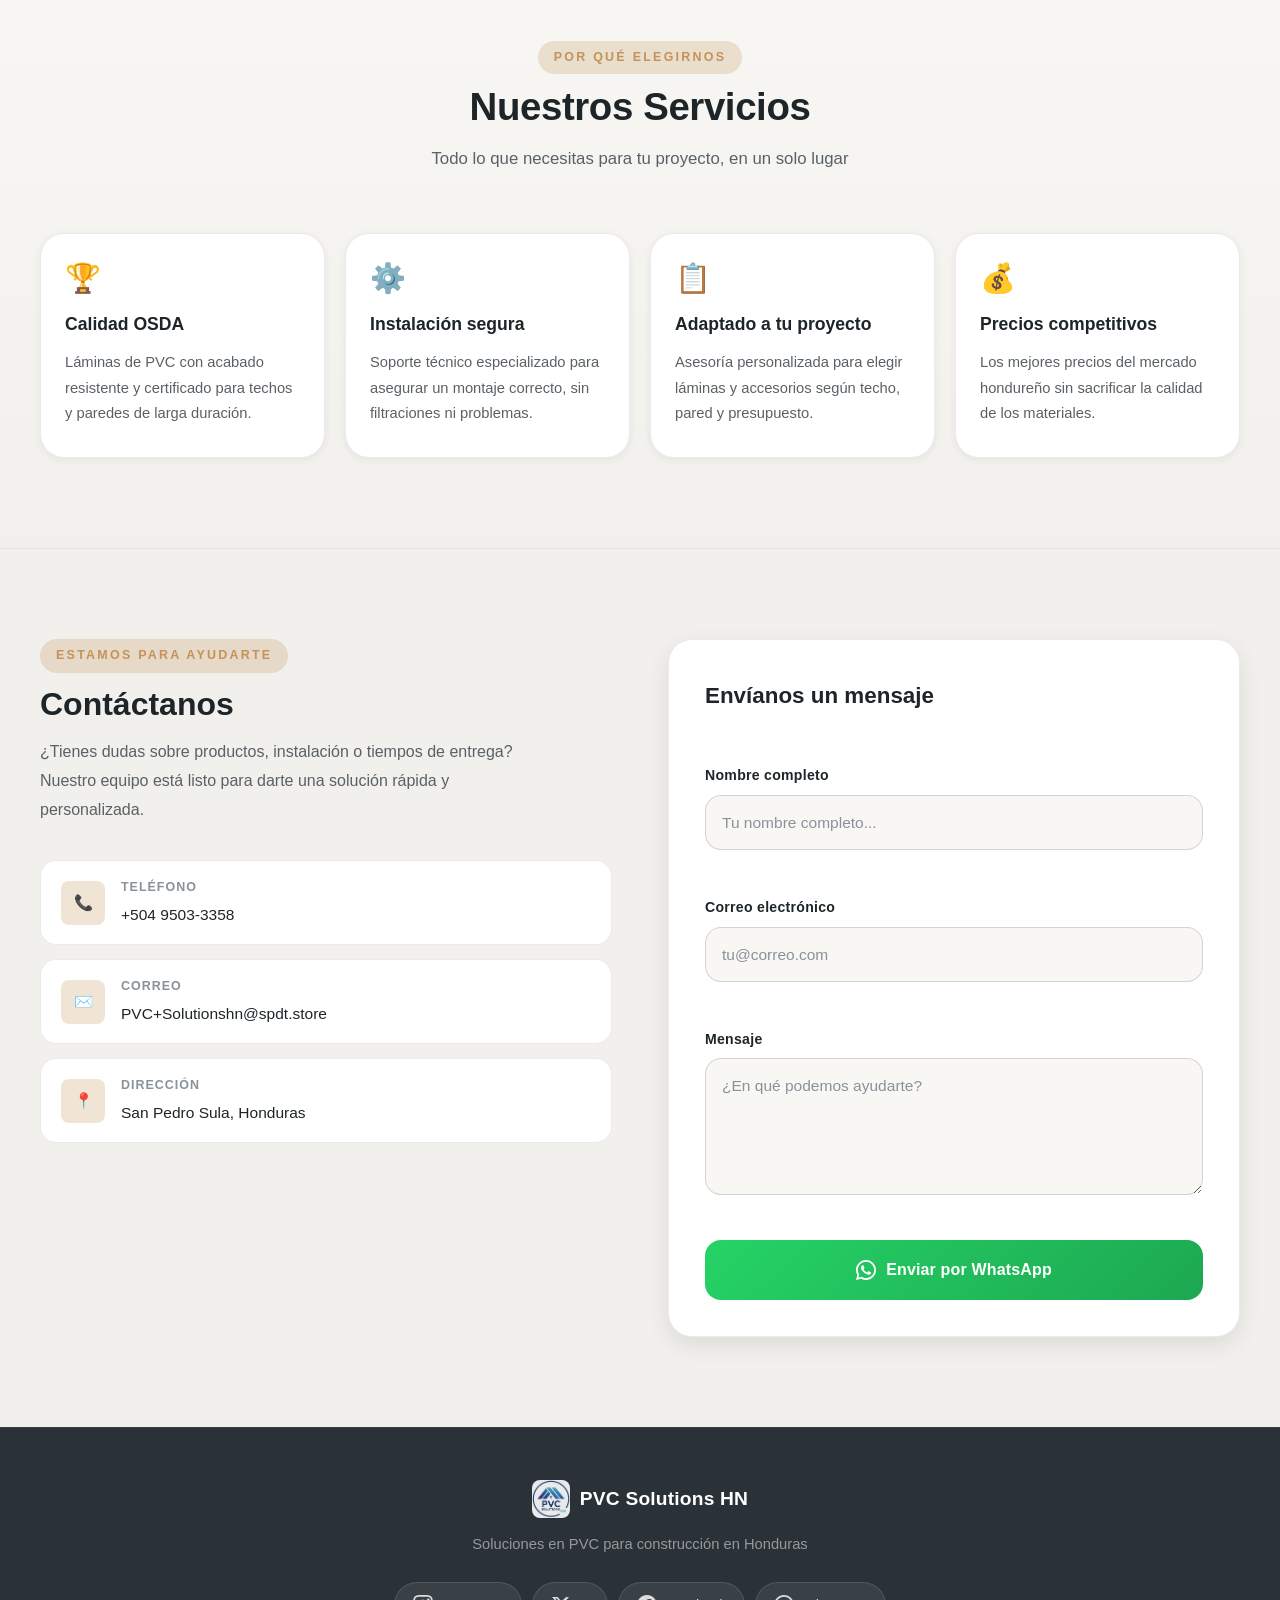
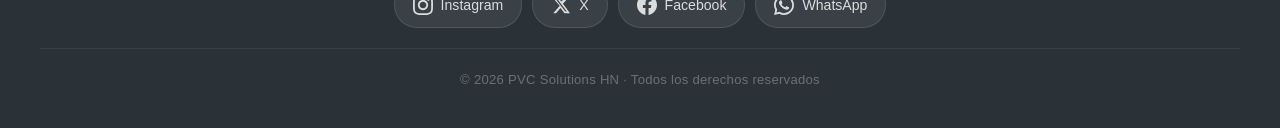
==== commit 79e9f239: "Refactor index.html for accessibility and improvements Updated HTML structure with accessibility imp" ====
--- a/index.html
+++ b/index.html
@@ -1,4 +1,4 @@
-﻿<!DOCTYPE html>
+<!DOCTYPE html>
 <html lang="es">
 <head>
     <meta charset="UTF-8">
@@ -8,20 +8,20 @@
 </head>
 
 <body>
-    <header>
+    <header id="main-header">
         <div class="container header-inner">
             <div class="brand">
-                <img src="IMG/Logo2.jpeg" alt="Logo PVC Solutions HN" class="logo">
+                <img src="IMG/Logo2.jpeg" alt="Logo PVC Solutions HN" class="logo" loading="lazy">
                 <h1>PVC Solutions HN</h1>
             </div>
 
             <div class="header-actions">
                 <div class="interactive-buttons">
                     <button id="theme-toggle" class="theme-toggle" type="button" aria-label="Cambiar tema">🌙</button>
-                    <button class="menu-toggle" id="menu-toggle" aria-label="Abrir menú">☰</button>
-                </div>
-
-                <nav id="nav">
+                    <button class="menu-toggle" id="menu-toggle" aria-label="Abrir menú" aria-expanded="false">☰</button>
+                </div>
+
+                <nav id="nav" role="navigation" aria-label="Menú principal">
                     <a href="#productos">Productos</a>
                     <a href="#servicios">Servicios</a>
                     <a href="#contacto">Contacto</a>
@@ -32,111 +32,254 @@
 
     <main>
         <section class="hero">
+            <div class="hero-overlay"></div>
             <div class="container">
                 <div class="hero-content">
                     <div class="hero-text">
+                        <span class="hero-label">Calidad OSDA certificada</span>
                         <h2>Soluciones de techo y pared con PVC resistente</h2>
-                        <p>Ofrecemos láminas, paneles y accesorios de PVC especialmente diseñados para techos, paredes y cubiertas.</p>
-                        <a class="button" href="#productos">Ver productos</a>
-                    </div>
-
-                    <div class="hero-card">
+                        <p>Ofrecemos láminas, paneles y accesorios de PVC especialmente diseñados para techos, paredes y cubiertas en Honduras.</p>
+                        <div class="hero-ctas">
+                            <a class="button" href="#productos">Ver productos</a>
+                            <a class="button button-ghost" href="#contacto">Contactar</a>
+                        </div>
+                    </div>
+
+                    <div class="hero-cards">
                         <div class="hero-card-item">
-                            <h3>Entrega rápida</h3>
-                            <p>Logística confiable para que tus pedidos lleguen a tiempo.</p>
+                            <div class="card-icon">🚚</div>
+                            <div class="card-text">
+                                <h3>Entrega rápida</h3>
+                                <p>Logística confiable para que tus pedidos lleguen a tiempo.</p>
+                            </div>
                         </div>
 
                         <div class="hero-card-item">
-                            <h3>Soporte técnico</h3>
-                            <p>Asesoría especializada para elegir el mejor material.</p>
+                            <div class="card-icon">🔧</div>
+                            <div class="card-text">
+                                <h3>Soporte técnico</h3>
+                                <p>Asesoría especializada para elegir el mejor material.</p>
+                            </div>
+                        </div>
+
+                        <div class="hero-card-item">
+                            <div class="card-icon">📐</div>
+                            <div class="card-text">
+                                <h3>A tu medida</h3>
+                                <p>Cortamos y adaptamos según las necesidades de tu proyecto.</p>
+                            </div>
                         </div>
                     </div>
                 </div>
             </div>
         </section>
 
+        <!-- Stats bar -->
+        <div class="stats-bar">
+            <div class="container stats-inner">
+                <div class="stat-item">
+                    <span class="stat-number">500+</span>
+                    <span class="stat-label">Proyectos completados</span>
+                </div>
+                <div class="stat-divider"></div>
+                <div class="stat-item">
+                    <span class="stat-number">10 años</span>
+                    <span class="stat-label">De experiencia</span>
+                </div>
+                <div class="stat-divider"></div>
+                <div class="stat-item">
+                    <span class="stat-number">100%</span>
+                    <span class="stat-label">Garantía de calidad</span>
+                </div>
+                <div class="stat-divider"></div>
+                <div class="stat-item">
+                    <span class="stat-number">SPS</span>
+                    <span class="stat-label">San Pedro Sula, HN</span>
+                </div>
+            </div>
+        </div>
+
         <section id="productos" class="container section">
-            <h2 class="section-title">Secciones Destacadas</h2>
+            <div class="section-header">
+                <span class="section-eyebrow">Catálogo</span>
+                <h2 class="section-title">Nuestros Productos</h2>
+                <p class="section-subtitle">Materiales de primera calidad para cada etapa de tu construcción</p>
+            </div>
 
             <div class="products">
                 <article class="product-card">
-                    <span class="product-type">Tablillas PVC</span>
-                    <img src="IMG/pvc.jpeg" alt="Láminas de PVC" class="product-image">
-                    <h3>Láminas de PVC para techos</h3>
-                    <p>Resistentes al agua y fáciles de instalar para cubiertas y techos duraderos.</p>
-                    <a class="button button-secondary" href="laminas-techo.html">Ver detalles</a>
+                    <div class="product-card-top">
+                        <span class="product-type">Tablillas PVC</span>
+                        <img src="IMG/pvc.jpeg" alt="Láminas de PVC para techos" class="product-image" loading="lazy">
+                    </div>
+                    <div class="product-card-body">
+                        <h3>Láminas de PVC para techos</h3>
+                        <p>Resistentes al agua y fáciles de instalar para cubiertas y techos duraderos.</p>
+                        <a class="button button-secondary" href="laminas-techo.html">Ver detalles →</a>
+                    </div>
                 </article>
 
+                <article class="product-card product-card--featured">
+                    <div class="product-card-top">
+                        <span class="product-type">Accesorios</span>
+                        <img src="IMG/accesorios.jpeg" alt="Accesorios y perfiles de PVC" class="product-image" loading="lazy">
+                    </div>
+                    <div class="product-card-body">
+                        <h3>Perfiles y fijaciones</h3>
+                        <p>Accesorios pensados para asegurar y rematar tus láminas de PVC con acabado perfecto.</p>
+                        <a class="button button-secondary" href="accesorios-osda.html">Ver detalles →</a>
+                    </div>
+                </article>
+
                 <article class="product-card">
-                    <span class="product-type">Accesorios</span>
-                    <img src="IMG/accesorios.jpeg" alt="Accesorios de PVC" class="product-image">
-                    <h3>Perfiles y fijaciones</h3>
-                    <p>Accesorios pensados para asegurar y rematar tus láminas de PVC.</p>
-                    <a class="button button-secondary" href="accesorios-osda.html">Ver detalles</a>
+                    <div class="product-card-top">
+                        <span class="product-type">Paneles WPC</span>
+                        <img src="IMG/wpc.jpeg" alt="Paneles de PVC para paredes" class="product-image" loading="lazy">
+                    </div>
+                    <div class="product-card-body">
+                        <h3>Paneles de PVC para paredes</h3>
+                        <p>Soluciones decorativas y funcionales para interiores y fachadas modernas.</p>
+                        <a class="button button-secondary" href="paneles-pared.html">Ver detalles →</a>
+                    </div>
                 </article>
-
-                <article class="product-card">
-                    <span class="product-type">Paneles WPC</span>
-                    <img src="IMG/wpc.jpeg" alt="Paneles de PVC" class="product-image">
-                    <h3>Paneles de PVC para paredes</h3>
-                    <p>Soluciones decorativas y funcionales para interiores y fachadas.</p>
-                    <a class="button button-secondary" href="paneles-pared.html">Ver detalles</a>
-                </article>
             </div>
         </section>
 
-        <section id="servicios" class="container section feature-section">
-            <h2 class="section-title">Nuestros Servicios</h2>
-
-            <div class="feature-item">
-                <h3>Calidad OSDA</h3>
-                <p>Láminas de PVC con acabado resistente y adecuado para techos y paredes.</p>
-            </div>
-
-            <div class="feature-item">
-                <h3>Instalación segura</h3>
-                <p>Soporte técnico para asegurar un montaje correcto y sin filtraciones.</p>
-            </div>
-
-            <div class="feature-item">
-                <h3>Adaptado a tu proyecto</h3>
-                <p>Asesoría para elegir láminas y accesorios según techo, pared y presupuesto.</p>
+        <section id="servicios" class="services-section">
+            <div class="container section">
+                <div class="section-header">
+                    <span class="section-eyebrow">Por qué elegirnos</span>
+                    <h2 class="section-title">Nuestros Servicios</h2>
+                    <p class="section-subtitle">Todo lo que necesitas para tu proyecto, en un solo lugar</p>
+                </div>
+
+                <div class="features-grid">
+                    <div class="feature-item">
+                        <div class="feature-icon">🏆</div>
+                        <h3>Calidad OSDA</h3>
+                        <p>Láminas de PVC con acabado resistente y certificado para techos y paredes de larga duración.</p>
+                    </div>
+
+                    <div class="feature-item">
+                        <div class="feature-icon">⚙️</div>
+                        <h3>Instalación segura</h3>
+                        <p>Soporte técnico especializado para asegurar un montaje correcto, sin filtraciones ni problemas.</p>
+                    </div>
+
+                    <div class="feature-item">
+                        <div class="feature-icon">📋</div>
+                        <h3>Adaptado a tu proyecto</h3>
+                        <p>Asesoría personalizada para elegir láminas y accesorios según techo, pared y presupuesto.</p>
+                    </div>
+
+                    <div class="feature-item">
+                        <div class="feature-icon">💰</div>
+                        <h3>Precios competitivos</h3>
+                        <p>Los mejores precios del mercado hondureño sin sacrificar la calidad de los materiales.</p>
+                    </div>
+                </div>
             </div>
         </section>
 
         <section id="contacto" class="container section contact-section">
             <div class="contact-info">
+                <span class="section-eyebrow">Estamos para ayudarte</span>
                 <h2>Contáctanos</h2>
                 <p>¿Tienes dudas sobre productos, instalación o tiempos de entrega? Nuestro equipo está listo para darte una solución rápida y personalizada.</p>
 
                 <div class="contact-details">
-                    <p><strong>Teléfono:</strong> +504 9407-8458</p>
-                    <p><strong>Correo:</strong> PVC+Solutionshn@spdt.store</p>
-                    <p><strong>Dirección:</strong> San Pedro Sula, Honduras</p>
-                </div>
-            </div>
-
-            <form id="formulario-whatsapp" class="contact-form">
-                <label for="name">Nombre completo</label>
-                <input type="text" id="name" name="name" required placeholder="Tu nombre...">
-
-                <label for="message">Mensaje</label>
-                <textarea id="message" name="message" rows="5" required placeholder="¿En qué podemos ayudarte?"></textarea>
-
-                <button type="submit">Enviar por WhatsApp</button>
-            </form>
+                    <a href="tel:+50495033358" class="contact-detail-item">
+                        <span class="contact-detail-icon">📞</span>
+                        <div>
+                            <strong>Teléfono</strong>
+                            <span>+504 9503-3358</span>
+                        </div>
+                    </a>
+                    <a href="mailto:PVC+Solutionshn@spdt.store" class="contact-detail-item">
+                        <span class="contact-detail-icon">✉️</span>
+                        <div>
+                            <strong>Correo</strong>
+                            <span>PVC+Solutionshn@spdt.store</span>
+                        </div>
+                    </a>
+                    <a href="https://maps.google.com/?q=Avenida+Circunvalación,+San+Pedro+Sula,+Honduras" target="_blank" rel="noopener noreferrer" class="contact-detail-item">
+                        <span class="contact-detail-icon">📍</span>
+                        <div>
+                            <strong>Dirección</strong>
+                            <span>San Pedro Sula, Honduras</span>
+                        </div>
+                    </a>
+                </div>
+            </div>
+
+            <div class="contact-form-wrapper">
+                <form id="formulario-whatsapp" class="contact-form" novalidate>
+                    <h3>Envíanos un mensaje</h3>
+
+                    <div class="form-group">
+                        <label for="name">Nombre completo</label>
+                        <input type="text" id="name" name="name" required minlength="3" placeholder="Tu nombre completo...">
+                        <span class="field-error" id="name-error"></span>
+                    </div>
+
+                    <div class="form-group">
+                        <label for="email">Correo electrónico</label>
+                        <input type="email" id="email" name="email" required placeholder="tu@correo.com">
+                        <span class="field-error" id="email-error"></span>
+                    </div>
+
+                    <div class="form-group">
+                        <label for="message">Mensaje</label>
+                        <textarea id="message" name="message" rows="4" required minlength="10" placeholder="¿En qué podemos ayudarte?"></textarea>
+                        <span class="field-error" id="message-error"></span>
+                    </div>
+
+                    <button type="submit" class="button button-whatsapp">
+                        <svg xmlns="http://www.w3.org/2000/svg" width="20" height="20" fill="currentColor" viewBox="0 0 24 24" aria-hidden="true"><path d="M17.472 14.382c-.297-.149-1.758-.867-2.03-.967-.273-.099-.471-.148-.67.15-.197.297-.767.966-.94 1.164-.173.199-.347.223-.644.075-.297-.15-1.255-.463-2.39-1.475-.883-.788-1.48-1.761-1.653-2.059-.173-.297-.018-.458.13-.606.134-.133.298-.347.446-.52.149-.174.198-.298.298-.497.099-.198.05-.371-.025-.52-.075-.149-.669-1.612-.916-2.207-.242-.579-.487-.5-.669-.51-.173-.008-.371-.01-.57-.01-.198 0-.52.074-.792.372-.272.297-1.04 1.016-1.04 2.479 0 1.462 1.065 2.875 1.213 3.074.149.198 2.096 3.2 5.077 4.487.709.306 1.262.489 1.694.625.712.227 1.36.195 1.871.118.571-.085 1.758-.719 2.006-1.413.248-.694.248-1.289.173-1.413-.074-.124-.272-.198-.57-.347z"/><path d="M12 0C5.373 0 0 5.373 0 12c0 2.127.558 4.126 1.533 5.857L.057 23.943l6.224-1.463A11.946 11.946 0 0012 24c6.627 0 12-5.373 12-12S18.627 0 12 0zm0 21.818a9.818 9.818 0 01-5.006-1.371l-.36-.214-3.7.87.934-3.607-.235-.371A9.818 9.818 0 1112 21.818z"/></svg>
+                        Enviar por WhatsApp
+                    </button>
+                </form>
+            </div>
         </section>
     </main>
 
     <footer>
         <div class="container footer-inner">
-            <p>© 2026 PVC Solutions HN</p>
-            <p>Soluciones en PVC para construcción</p>
+            <div class="footer-brand">
+                <img src="IMG/Logo2.jpeg" alt="PVC Solutions HN" class="footer-logo" loading="lazy">
+                <span>PVC Solutions HN</span>
+            </div>
+            <p class="footer-tagline">Soluciones en PVC para construcción en Honduras</p>
+
+            <div class="footer-socials">
+                <a href="https://instagram.com/pvcsolutionshn" target="_blank" rel="noopener noreferrer" class="social-link" aria-label="Instagram">
+                    <svg xmlns="http://www.w3.org/2000/svg" width="20" height="20" fill="currentColor" viewBox="0 0 24 24"><path d="M12 2.163c3.204 0 3.584.012 4.85.07 3.252.148 4.771 1.691 4.919 4.919.058 1.265.069 1.645.069 4.849 0 3.205-.012 3.584-.069 4.849-.149 3.225-1.664 4.771-4.919 4.919-1.266.058-1.644.07-4.85.07-3.204 0-3.584-.012-4.849-.07-3.26-.149-4.771-1.699-4.919-4.92-.058-1.265-.07-1.644-.07-4.849 0-3.204.013-3.583.07-4.849.149-3.227 1.664-4.771 4.919-4.919 1.266-.057 1.645-.069 4.849-.069zm0-2.163c-3.259 0-3.667.014-4.947.072-4.358.2-6.78 2.618-6.98 6.98-.059 1.281-.073 1.689-.073 4.948 0 3.259.014 3.668.072 4.948.2 4.358 2.618 6.78 6.98 6.98 1.281.058 1.689.072 4.948.072 3.259 0 3.668-.014 4.948-.072 4.354-.2 6.782-2.618 6.979-6.98.059-1.28.073-1.689.073-4.948 0-3.259-.014-3.667-.072-4.947-.196-4.354-2.617-6.78-6.979-6.98-1.281-.059-1.69-.073-4.949-.073zm0 5.838c-3.403 0-6.162 2.759-6.162 6.162s2.759 6.163 6.162 6.163 6.162-2.759 6.162-6.163c0-3.403-2.759-6.162-6.162-6.162zm0 10.162c-2.209 0-4-1.79-4-4 0-2.209 1.791-4 4-4s4 1.791 4 4c0 2.21-1.791 4-4 4zm6.406-11.845c-.796 0-1.441.645-1.441 1.44s.645 1.44 1.441 1.44c.795 0 1.439-.645 1.439-1.44s-.644-1.44-1.439-1.44z"/></svg>
+                    <span>Instagram</span>
+                </a>
+                <a href="https://x.com/pvcsolutionshn" target="_blank" rel="noopener noreferrer" class="social-link" aria-label="X (Twitter)">
+                    <svg xmlns="http://www.w3.org/2000/svg" width="20" height="20" fill="currentColor" viewBox="0 0 24 24"><path d="M18.244 2.25h3.308l-7.227 8.26 8.502 11.24H16.17l-4.714-6.231-5.401 6.231H2.746l7.73-8.835L1.254 2.25H8.08l4.253 5.622zm-1.161 17.52h1.833L7.084 4.126H5.117z"/></svg>
+                    <span>X</span>
+                </a>
+                <a href="https://facebook.com/pvcsolutionshn" target="_blank" rel="noopener noreferrer" class="social-link" aria-label="Facebook">
+                    <svg xmlns="http://www.w3.org/2000/svg" width="20" height="20" fill="currentColor" viewBox="0 0 24 24"><path d="M24 12.073c0-6.627-5.373-12-12-12s-12 5.373-12 12c0 5.99 4.388 10.954 10.125 11.854v-8.385H7.078v-3.47h3.047V9.43c0-3.007 1.792-4.669 4.533-4.669 1.312 0 2.686.235 2.686.235v2.953H15.83c-1.491 0-1.956.925-1.956 1.874v2.25h3.328l-.532 3.47h-2.796v8.385C19.612 23.027 24 18.062 24 12.073z"/></svg>
+                    <span>Facebook</span>
+                </a>
+                <a href="https://wa.me/50495033358" target="_blank" rel="noopener noreferrer" class="social-link social-link--whatsapp" aria-label="WhatsApp">
+                    <svg xmlns="http://www.w3.org/2000/svg" width="20" height="20" fill="currentColor" viewBox="0 0 24 24"><path d="M17.472 14.382c-.297-.149-1.758-.867-2.03-.967-.273-.099-.471-.148-.67.15-.197.297-.767.966-.94 1.164-.173.199-.347.223-.644.075-.297-.15-1.255-.463-2.39-1.475-.883-.788-1.48-1.761-1.653-2.059-.173-.297-.018-.458.13-.606.134-.133.298-.347.446-.52.149-.174.198-.298.298-.497.099-.198.05-.371-.025-.52-.075-.149-.669-1.612-.916-2.207-.242-.579-.487-.5-.669-.51-.173-.008-.371-.01-.57-.01-.198 0-.52.074-.792.372-.272.297-1.04 1.016-1.04 2.479 0 1.462 1.065 2.875 1.213 3.074.149.198 2.096 3.2 5.077 4.487.709.306 1.262.489 1.694.625.712.227 1.36.195 1.871.118.571-.085 1.758-.719 2.006-1.413.248-.694.248-1.289.173-1.413-.074-.124-.272-.198-.57-.347z"/><path d="M12 0C5.373 0 0 5.373 0 12c0 2.127.558 4.126 1.533 5.857L.057 23.943l6.224-1.463A11.946 11.946 0 0012 24c6.627 0 12-5.373 12-12S18.627 0 12 0zm0 21.818a9.818 9.818 0 01-5.006-1.371l-.36-.214-3.7.87.934-3.607-.235-.371A9.818 9.818 0 1112 21.818z"/></svg>
+                    <span>WhatsApp</span>
+                </a>
+            </div>
+
+            <div class="footer-bottom">
+                <p class="footer-copy">© 2026 PVC Solutions HN · Todos los derechos reservados</p>
+            </div>
         </div>
-    </footer>   
+    </footer>
 
 <script>
-    // 1. Lógica de Tema Oscuro
+    // =============================================
+    // 1. TEMA OSCURO / CLARO
+    // =============================================
     const themeToggle = document.getElementById('theme-toggle');
     const htmlElement = document.documentElement;
 
@@ -144,54 +287,119 @@
         const savedTheme = localStorage.getItem('theme');
         const prefersDark = window.matchMedia('(prefers-color-scheme: dark)').matches;
         const theme = savedTheme || (prefersDark ? 'dark' : 'light');
+        applyTheme(theme);
+    }
+
+    function applyTheme(theme) {
         htmlElement.setAttribute('data-theme', theme);
-        updateButtonText(theme);
-    }
-
-    function updateButtonText(theme) {
         themeToggle.textContent = theme === 'dark' ? '☀️' : '🌙';
+        themeToggle.setAttribute('aria-label', theme === 'dark' ? 'Cambiar a modo claro' : 'Cambiar a modo oscuro');
     }
 
     themeToggle.addEventListener('click', () => {
         const currentTheme = htmlElement.getAttribute('data-theme');
         const newTheme = currentTheme === 'dark' ? 'light' : 'dark';
-        htmlElement.setAttribute('data-theme', newTheme);
+        applyTheme(newTheme);
         localStorage.setItem('theme', newTheme);
-        updateButtonText(newTheme);
     });
 
     loadTheme();
 
-    // 2. Lógica Menú Hamburguesa
+    // =============================================
+    // 2. MENÚ HAMBURGUESA
+    // =============================================
     const menuToggle = document.getElementById('menu-toggle');
     const nav = document.getElementById('nav');
 
     menuToggle.addEventListener('click', () => {
-        nav.classList.toggle('active');
-    });
-
-    // Cerrar menú al hacer click en enlaces
+        const isOpen = nav.classList.toggle('active');
+        menuToggle.setAttribute('aria-expanded', isOpen);
+        menuToggle.textContent = isOpen ? '✕' : '☰';
+    });
+
+    // Cerrar menú al hacer clic en un enlace
     document.querySelectorAll('#nav a').forEach(link => {
-        link.addEventListener('click', () => nav.classList.remove('active'));
-    });
-
-    // 3. Formulario hacia WhatsApp
+        link.addEventListener('click', () => {
+            nav.classList.remove('active');
+            menuToggle.setAttribute('aria-expanded', 'false');
+            menuToggle.textContent = '☰';
+        });
+    });
+
+    // =============================================
+    // 3. HEADER SCROLL (transparente → sólido)
+    // =============================================
+    const mainHeader = document.getElementById('main-header');
+    window.addEventListener('scroll', () => {
+        mainHeader.classList.toggle('scrolled', window.scrollY > 60);
+    }, { passive: true });
+
+    // =============================================
+    // 4. FORMULARIO CON VALIDACIÓN → WHATSAPP
+    // =============================================
     const formWhatsApp = document.getElementById('formulario-whatsapp');
-    formWhatsApp.addEventListener('submit', function(evento) {
-        evento.preventDefault();
-
-        const nombre = document.getElementById('name').value;
-        const email = document.getElementById('email').value;
-        const mensaje = document.getElementById('message').value;
-        const telefono = "50494078458";
-
-        const textoPersonalizado = `¡Hola! Me comunico desde la página web.\n\n` + 
-                                   `- Nombre: ${nombre}\n` +
-                                   `- Correo: ${email}\n` +
-                                   `- Mensaje: ${mensaje}`;
-
-        const urlWhatsApp = `https://wa.me/${telefono}?text=${encodeURIComponent(textoPersonalizado)}`;
-        window.open(urlWhatsApp, '_blank');
+
+    function validateField(id, errorId, validator) {
+        const field = document.getElementById(id);
+        const error = document.getElementById(errorId);
+        const msg = validator(field.value.trim());
+        error.textContent = msg;
+        field.classList.toggle('input-error', !!msg);
+        return !msg;
+    }
+
+    const validators = {
+        name: v => v.length < 3 ? 'Por favor ingresa tu nombre completo (mínimo 3 caracteres).' : '',
+        email: v => !/^[^\s@]+@[^\s@]+\.[^\s@]+$/.test(v) ? 'Ingresa un correo válido.' : '',
+        message: v => v.length < 10 ? 'El mensaje debe tener al menos 10 caracteres.' : ''
+    };
+
+    formWhatsApp.addEventListener('submit', function(e) {
+        e.preventDefault();
+
+        const validName    = validateField('name',    'name-error',    validators.name);
+        const validEmail   = validateField('email',   'email-error',   validators.email);
+        const validMessage = validateField('message', 'message-error', validators.message);
+
+        if (!validName || !validEmail || !validMessage) return;
+
+        const nombre  = document.getElementById('name').value.trim();
+        const email   = document.getElementById('email').value.trim();
+        const mensaje = document.getElementById('message').value.trim();
+        const telefono = '50495033358';
+
+        const texto = `¡Hola! Me comunico desde la página web.\n\n` +
+                      `👤 Nombre: ${nombre}\n` +
+                      `📧 Correo: ${email}\n` +
+                      `💬 Mensaje: ${mensaje}`;
+
+        window.open(`https://wa.me/${telefono}?text=${encodeURIComponent(texto)}`, '_blank', 'noopener,noreferrer');
+        formWhatsApp.reset();
+    });
+
+    // Validación en tiempo real (onblur)
+    ['name', 'email', 'message'].forEach(id => {
+        document.getElementById(id).addEventListener('blur', () => {
+            validateField(id, `${id}-error`, validators[id]);
+        });
+    });
+
+    // =============================================
+    // 5. ANIMACIONES AL HACER SCROLL (Intersection Observer)
+    // =============================================
+    const revealEls = document.querySelectorAll('.product-card, .feature-item, .stat-item, .hero-card-item, .contact-detail-item');
+    const observer = new IntersectionObserver((entries) => {
+        entries.forEach(entry => {
+            if (entry.isIntersecting) {
+                entry.target.classList.add('visible');
+                observer.unobserve(entry.target);
+            }
+        });
+    }, { threshold: 0.1 });
+
+    revealEls.forEach(el => {
+        el.classList.add('reveal');
+        observer.observe(el);
     });
 </script>
 
--- a/CSS/Styles.css
+++ b/CSS/Styles.css
@@ -1,58 +1,80 @@
-/* Variables de colores */
+/* ============================================
+   PVC Solutions HN — Styles.css
+   Diseño refinado, industrial-elegante
+   ============================================ */
+
+/* ── Google Fonts ── */
+/* Importado en HTML: Playfair Display + DM Sans */
+
+/* ── Variables ── */
 :root {
-    --primary-color: #3f4a51;
-    --secondary-color: #b0885d;
-    --accent-color: #8c7d69;
-    --success-color: #7a948d;
-    --light-bg: #f4f4f1;
-    --surface: #ffffff;
-    --surface-soft: #f7f6f3;
-    --white: #ffffff;
-    --text-dark: #21282e;
-    --soft-text: #606366;
-    --border-color: #d0d1cf;
-    --shadow: 0 16px 38px rgba(33, 40, 46, 0.12);
-    --shadow-smooth: 0 12px 28px rgba(33, 40, 46, 0.08);
-    /* Header colors - modo claro */
-    --header-bg-start: #2f3539;
-    --header-bg-end: #1f2326;
-    --header-text: #ffffff;
-    /* Hero colors - modo claro */
-    --hero-bg-start: #f4f4f1;
-    --hero-bg-end: #e8e6e1;
-    --hero-text: #21282e;
-    --hero-text-secondary: #606366;
-    --hero-card-bg: rgba(0, 0, 0, 0.06);
-    --hero-card-border: rgba(0, 0, 0, 0.1);
-    --hero-card-hover: rgba(0, 0, 0, 0.12);
+    --clr-primary:        #2a3238;
+    --clr-primary-light:  #3f4a51;
+    --clr-accent:         #c4935a;
+    --clr-accent-dark:    #a6784d;
+    --clr-accent-glow:    rgba(196, 147, 90, 0.25);
+    --clr-success:        #4a9d8f;
+    --clr-success-dark:   #37796d;
+
+    --bg-base:            #f2f0ec;
+    --bg-surface:         #ffffff;
+    --bg-surface-soft:    #f8f7f4;
+    --bg-dark:            #2a3238;
+
+    --txt-primary:        #1e2529;
+    --txt-secondary:      #5a6166;
+    --txt-muted:          #8a9299;
+    --txt-on-dark:        #ffffff;
+
+    --border:             rgba(0,0,0,0.08);
+    --border-strong:      rgba(0,0,0,0.14);
+
+    --shadow-sm:   0 2px 8px rgba(0,0,0,0.06);
+    --shadow-md:   0 8px 24px rgba(0,0,0,0.09);
+    --shadow-lg:   0 20px 48px rgba(0,0,0,0.13);
+    --shadow-xl:   0 32px 64px rgba(0,0,0,0.16);
+
+    --radius-sm:   8px;
+    --radius-md:   16px;
+    --radius-lg:   24px;
+    --radius-pill: 999px;
+
+    --font-display: 'Segoe UI', Tahoma, Geneva, Verdana, sans-serif;
+    --font-body:    'Segoe UI', Tahoma, Geneva, Verdana, sans-serif;
+
+    --header-h:    64px;
+    --transition:  0.28s cubic-bezier(0.4, 0, 0.2, 1);
 }
 
 [data-theme="dark"] {
-    --primary-color: #e3dfd9;
-    --secondary-color: #b89a66;
-    --accent-color: #90a094;
-    --success-color: #7dad9e;
-    --light-bg: #12181c;
-    --surface: #1c2328;
-    --surface-soft: #232c33;
-    --white: #f3f2ee;
-    --text-dark: #f0eeea;
-    --soft-text: #a7adb4;
-    --border-color: #2f373f;
-    --shadow: 0 16px 38px rgba(0, 0, 0, 0.28);
-    --shadow-smooth: 0 12px 28px rgba(0, 0, 0, 0.22);
-    /* Hero colors - modo oscuro */
-    --hero-bg-start: #2f3539;
-    --hero-bg-end: #1f2326;
-    --hero-text: #ffffff;
-    --hero-text-secondary: rgba(255, 255, 255, 0.9);
-    --hero-card-bg: rgba(255, 255, 255, 0.12);
-    --hero-card-border: rgba(255, 255, 255, 0.16);
-    --hero-card-hover: rgba(255, 255, 255, 0.25);
-}
-
-/* Reset y estilos base */
-* {
+    --clr-primary:        #e8e4de;
+    --clr-primary-light:  #c8c0b4;
+    --clr-accent:         #d4a46a;
+    --clr-accent-dark:    #bc8c52;
+    --clr-accent-glow:    rgba(212, 164, 106, 0.2);
+    --clr-success:        #5ab5a5;
+
+    --bg-base:            #141a1f;
+    --bg-surface:         #1d2530;
+    --bg-surface-soft:    #232d38;
+    --bg-dark:            #0f1417;
+
+    --txt-primary:        #f0ece6;
+    --txt-secondary:      #9aa2ab;
+    --txt-muted:          #6a747c;
+    --txt-on-dark:        #ffffff;
+
+    --border:             rgba(255,255,255,0.06);
+    --border-strong:      rgba(255,255,255,0.12);
+
+    --shadow-sm:   0 2px 8px rgba(0,0,0,0.2);
+    --shadow-md:   0 8px 24px rgba(0,0,0,0.3);
+    --shadow-lg:   0 20px 48px rgba(0,0,0,0.4);
+    --shadow-xl:   0 32px 64px rgba(0,0,0,0.5);
+}
+
+/* ── Reset ── */
+*, *::before, *::after {
     margin: 0;
     padding: 0;
     box-sizing: border-box;
@@ -60,20 +82,24 @@
 
 html {
     scroll-behavior: smooth;
+    -webkit-text-size-adjust: 100%;
 }
 
 body {
-    font-family: 'Segoe UI', Tahoma, Geneva, Verdana, sans-serif;
-    background-color: var(--light-bg);
-    color: var(--text-dark);
+    font-family: var(--font-body);
+    background-color: var(--bg-base);
+    color: var(--txt-primary);
     line-height: 1.75;
     min-height: 100vh;
-    padding-top: 65px; /* FIX SLIM: Reducido de 90px a 65px para pegar el contenido al header delgado */
+    padding-top: var(--header-h);
+    transition: background-color 0.35s ease, color 0.35s ease;
+    overflow-x: hidden;
 }
 
 img {
     max-width: 100%;
     display: block;
+    height: auto;
 }
 
 a {
@@ -81,775 +107,1010 @@
     text-decoration: none;
 }
 
-button,
-input,
-textarea {
+button, input, textarea {
     font: inherit;
 }
 
-/* Contenedores */
+/* ── Layout ── */
 .container {
     width: min(1200px, calc(100% - 40px));
     margin: 0 auto;
 }
 
 .section {
-    padding: 70px 0;
-}
-
-.section h2 {
+    padding: 90px 0;
+}
+
+/* ── Section Header ── */
+.section-header {
     text-align: center;
-    margin-bottom: 36px;
-    font-size: clamp(2rem, 2.4vw, 2.7rem);
-    color: var(--primary-color);
-    letter-spacing: 0.02em;
-}
-
-/* Encabezado */
+    max-width: 640px;
+    margin: 0 auto 60px;
+}
+
+.section-eyebrow {
+    display: inline-block;
+    font-size: 0.78rem;
+    font-weight: 600;
+    letter-spacing: 0.18em;
+    text-transform: uppercase;
+    color: var(--clr-accent);
+    margin-bottom: 12px;
+    padding: 6px 16px;
+    background: var(--clr-accent-glow);
+    border-radius: var(--radius-pill);
+}
+
+.section-title {
+    font-family: var(--font-body);
+    font-weight: 700;
+    font-size: clamp(2rem, 3vw, 3rem);
+    color: var(--txt-primary);
+    line-height: 1.1;
+    margin-bottom: 16px;
+    letter-spacing: -0.01em;
+}
+
+.section-subtitle {
+    color: var(--txt-secondary);
+    font-size: 1.05rem;
+    line-height: 1.7;
+}
+
+/* ── Header ── */
 header {
     position: fixed;
     top: 0;
     left: 0;
     right: 0;
     z-index: 1000;
-    background: linear-gradient(180deg, #2f3539 0%, #1f2326 100%);
-    color: var(--white);
-    box-shadow: 0 2px 10px rgba(0, 0, 0, 0.3);
+    height: var(--header-h);
+    background: rgba(15, 20, 26, 0.75);
+    backdrop-filter: blur(18px);
+    -webkit-backdrop-filter: blur(18px);
+    border-bottom: 1px solid rgba(255,255,255,0.06);
+    transition: background var(--transition), box-shadow var(--transition);
+}
+
+header.scrolled {
+    background: rgba(20, 26, 34, 0.96);
+    box-shadow: 0 4px 24px rgba(0,0,0,0.3);
 }
 
 .header-inner {
     display: flex;
     align-items: center;
     justify-content: space-between;
-    padding: 12px 0; /* FIX SLIM: Reducido de 24px a 12px para hacerlo más delgado */
-    gap: 15px; /* Reducido para compactar */
+    height: 100%;
+    gap: 20px;
 }
 
 .brand {
     display: flex;
     align-items: center;
+    gap: 12px;
+    flex-shrink: 0;
+}
+
+.brand h1 {
+    font-family: var(--font-body);
+    font-size: clamp(1.1rem, 1.6vw, 1.45rem);
+    color: #ffffff;
+    letter-spacing: 0.01em;
+    line-height: 1;
+}
+
+.logo {
+    width: 44px;
+    height: 44px;
+    object-fit: cover;
+    border-radius: var(--radius-sm);
+    border: 1px solid rgba(255,255,255,0.15);
+    transition: transform var(--transition), opacity var(--transition);
+}
+
+.logo:hover { transform: scale(1.06); opacity: 0.9; }
+
+.header-actions {
+    display: flex;
+    align-items: center;
+    gap: 20px;
+}
+
+nav {
+    display: flex;
+    gap: 6px;
+}
+
+nav a {
+    color: rgba(255,255,255,0.82);
+    padding: 8px 14px;
+    border-radius: var(--radius-sm);
+    font-size: 0.92rem;
+    font-weight: 500;
+    letter-spacing: 0.01em;
+    transition: color var(--transition), background var(--transition);
+}
+
+nav a:hover, nav a:focus-visible {
+    color: #ffffff;
+    background: rgba(255,255,255,0.1);
+}
+
+.interactive-buttons {
+    display: flex;
+    align-items: center;
+    gap: 8px;
+}
+
+.theme-toggle {
+    background: rgba(255,255,255,0.08);
+    border: 1px solid rgba(255,255,255,0.12);
+    border-radius: var(--radius-sm);
+    color: #ffffff;
+    cursor: pointer;
+    font-size: 1.1rem;
+    width: 38px;
+    height: 38px;
+    display: flex;
+    align-items: center;
+    justify-content: center;
+    transition: background var(--transition), transform var(--transition);
+}
+
+.theme-toggle:hover { background: rgba(255,255,255,0.18); transform: scale(1.08); }
+
+.menu-toggle {
+    display: none;
+    background: rgba(255,255,255,0.08);
+    border: 1px solid rgba(255,255,255,0.12);
+    border-radius: var(--radius-sm);
+    color: #ffffff;
+    cursor: pointer;
+    font-size: 1.1rem;
+    width: 38px;
+    height: 38px;
+    align-items: center;
+    justify-content: center;
+    transition: background var(--transition);
+}
+
+.menu-toggle:hover { background: rgba(255,255,255,0.18); }
+
+/* ── Hero ── */
+.hero {
+    position: relative;
+    padding: 130px 0 100px;
+    background-image:
+        linear-gradient(to right, rgba(10, 14, 18, 0.92) 0%, rgba(10, 14, 18, 0.55) 60%, rgba(10, 14, 18, 0.3) 100%),
+        url('../IMG/fondo.png');
+    background-size: cover;
+    background-position: center;
+    background-repeat: no-repeat;
+    color: #ffffff;
+    overflow: hidden;
+}
+
+/* Grain overlay para textura */
+.hero::before {
+    content: '';
+    position: absolute;
+    inset: 0;
+    background-image: url("data:image/svg+xml,%3Csvg viewBox='0 0 256 256' xmlns='http://www.w3.org/2000/svg'%3E%3Cfilter id='noise'%3E%3CfeTurbulence type='fractalNoise' baseFrequency='0.9' numOctaves='4' stitchTiles='stitch'/%3E%3C/filter%3E%3Crect width='100%25' height='100%25' filter='url(%23noise)' opacity='0.04'/%3E%3C/svg%3E");
+    opacity: 0.4;
+    pointer-events: none;
+}
+
+.hero-content {
+    position: relative;
+    display: grid;
+    grid-template-columns: 1.15fr 0.85fr;
+    gap: 48px;
+    align-items: center;
+}
+
+.hero-label {
+    display: inline-flex;
+    align-items: center;
+    gap: 8px;
+    font-size: 0.78rem;
+    font-weight: 600;
+    letter-spacing: 0.16em;
+    text-transform: uppercase;
+    color: var(--clr-accent);
+    background: rgba(196, 147, 90, 0.15);
+    border: 1px solid rgba(196, 147, 90, 0.3);
+    padding: 6px 16px;
+    border-radius: var(--radius-pill);
+    margin-bottom: 20px;
+}
+
+.hero-text h2 {
+    font-family: var(--font-body);
+    font-size: clamp(2.2rem, 4vw, 3.8rem);
+    line-height: 1.06;
+    color: #ffffff;
+    max-width: 660px;
+    letter-spacing: -0.02em;
+    margin-bottom: 20px;
+}
+
+.hero-text p {
+    color: rgba(255,255,255,0.82);
+    font-size: 1.05rem;
+    max-width: 560px;
+    margin-bottom: 36px;
+    line-height: 1.8;
+}
+
+.hero-ctas {
+    display: flex;
+    gap: 14px;
+    flex-wrap: wrap;
+}
+
+.hero-cards {
+    display: grid;
     gap: 16px;
 }
 
-.brand h1 {
-    font-size: clamp(1.4rem, 2vw, 1.8rem); /* FIX SLIM: Texto más pequeño para el header delgado */
-    line-height: 1.05;
-    margin: 0;
-}
-
-.brand p {
-    display: none;
-}
-
-.logo {
-    width: 55px;
-    height: auto;
-    border-radius: 8px;
-    transition: transform 0.3s ease, opacity 0.3s ease;
-    margin-right: 12px;
-}
-
-.logo:hover {
-    transform: scale(1.05);
-    opacity: 0.9;
-}
-
-nav {
-    display: flex;
-    gap: 24px;
-    flex-wrap: wrap;
-}
-
-nav a {
-    color: var(--white);
-    padding: 8px 0;
-    border-bottom: 2px solid transparent;
-    transition: color 0.25s ease, border-color 0.25s ease;
-}
-
-.header-actions {
+.hero-card-item {
+    background: rgba(255,255,255,0.07);
+    backdrop-filter: blur(14px);
+    -webkit-backdrop-filter: blur(14px);
+    border: 1px solid rgba(255,255,255,0.14);
+    border-radius: var(--radius-lg);
+    padding: 22px 24px;
+    transition: transform var(--transition), background var(--transition);
     display: flex;
     align-items: center;
     gap: 18px;
-    flex-wrap: wrap;
-}
-
-.theme-toggle {
-    padding: 0;
-    border: none;
-    border-radius: 0;
-    background: transparent;
-    color: var(--white);
-    font-weight: 600;
-    cursor: pointer;
-    font-size: 1.4rem;
-    transition: color 0.25s ease, transform 0.2s ease;
-}
-
-.theme-toggle:hover,
-.theme-toggle:focus {
-    color: var(--accent-color);
-    transform: scale(1.1);
-}
-
-nav a:hover,
-nav a:focus {
-    color: var(--accent-color);
-    border-color: var(--accent-color);
-}
-
-.hero {
-    background: linear-gradient(180deg, var(--hero-bg-start) 0%, var(--hero-bg-end) 100%);
-    padding: 70px 0 80px;
-    margin-top: 0;
-}
-
-.hero-content {
-    display: grid;
-    grid-template-columns: 1.2fr 0.8fr;
-    gap: 32px;
-    align-items: center;
-}
-
-.hero-text h2 {
-    font-size: clamp(2rem, 3vw, 3.6rem);
-    max-width: 680px;
-    line-height: 1.05;
-    color: var(--hero-text);
-}
-
-.hero-text p {
-    margin: 24px 0;
-    max-width: 620px;
-    color: var(--hero-text-secondary);
-    font-size: 1.05rem;
-}
-
-.hero-card {
-    display: grid;
-    gap: 20px;
-}
-
-.hero-card-item {
-    background: var(--hero-card-bg);
-    border: 1px solid var(--hero-card-border);
-    border-radius: 18px;
-    padding: 24px;
-    box-shadow: var(--shadow);
-    transition: transform 0.3s ease, background-color 0.3s ease;
 }
 
 .hero-card-item:hover {
     transform: translateY(-3px);
-    background: var(--hero-card-hover);
+    background: rgba(255,255,255,0.12);
+}
+
+.card-icon {
+    font-size: 2rem;
+    flex-shrink: 0;
+    width: 52px;
+    height: 52px;
+    display: flex;
+    align-items: center;
+    justify-content: center;
+    background: rgba(255,255,255,0.1);
+    border-radius: var(--radius-md);
+    line-height: 1;
+}
+
+.card-text {
+    display: flex;
+    flex-direction: column;
+    gap: 4px;
 }
 
 .hero-card-item h3 {
-    margin-bottom: 12px;
-    font-size: 1.25rem;
-    color: var(--hero-text);
+    font-size: 1rem;
+    color: #ffffff;
+    font-weight: 700;
+    line-height: 1.3;
+    letter-spacing: 0.01em;
 }
 
 .hero-card-item p {
-    color: var(--hero-text-secondary);
-}
-
+    color: rgba(255,255,255,0.72);
+    font-size: 0.88rem;
+    line-height: 1.55;
+}
+
+/* ── Stats Bar ── */
+.stats-bar {
+    background: var(--bg-dark);
+    border-top: 1px solid rgba(255,255,255,0.05);
+    border-bottom: 1px solid rgba(255,255,255,0.05);
+    padding: 28px 0;
+}
+
+[data-theme="dark"] .stats-bar {
+    background: var(--bg-surface);
+}
+
+.stats-inner {
+    display: flex;
+    align-items: center;
+    justify-content: center;
+    gap: 0;
+    flex-wrap: wrap;
+}
+
+.stat-item {
+    display: flex;
+    flex-direction: column;
+    align-items: center;
+    text-align: center;
+    padding: 8px 40px;
+}
+
+.stat-number {
+    font-family: var(--font-body);
+    font-size: 1.9rem;
+    font-weight: 700;
+    color: var(--clr-accent);
+    line-height: 1;
+    margin-bottom: 4px;
+}
+
+.stat-label {
+    font-size: 0.82rem;
+    color: rgba(255,255,255,0.6);
+    letter-spacing: 0.04em;
+    text-transform: uppercase;
+}
+
+[data-theme="dark"] .stat-label { color: var(--txt-secondary); }
+
+.stat-divider {
+    width: 1px;
+    height: 40px;
+    background: rgba(255,255,255,0.12);
+    flex-shrink: 0;
+}
+
+/* ── Botones ── */
 .button {
     display: inline-flex;
     align-items: center;
     justify-content: center;
+    gap: 8px;
     width: fit-content;
-    padding: 14px 30px;
-    border-radius: 999px;
-    background: linear-gradient(135deg, var(--secondary-color), #a6784d);
-    color: var(--white);
-    font-weight: 700;
-    transition: transform 0.25s ease, box-shadow 0.25s ease;
-}
-
-.button:hover,
-.button:focus {
+    padding: 13px 28px;
+    border-radius: var(--radius-pill);
+    background: linear-gradient(135deg, var(--clr-accent), var(--clr-accent-dark));
+    color: #ffffff;
+    font-weight: 600;
+    font-size: 0.95rem;
+    letter-spacing: 0.01em;
+    border: none;
+    cursor: pointer;
+    transition: transform var(--transition), box-shadow var(--transition), filter var(--transition);
+}
+
+.button:hover, .button:focus-visible {
     transform: translateY(-2px);
-    box-shadow: 0 18px 30px rgba(231, 76, 60, 0.2);
+    box-shadow: 0 12px 32px var(--clr-accent-glow);
+    filter: brightness(1.08);
+}
+
+.button-ghost {
+    background: rgba(255,255,255,0.1);
+    border: 1px solid rgba(255,255,255,0.25);
+    backdrop-filter: blur(8px);
+    -webkit-backdrop-filter: blur(8px);
+}
+
+.button-ghost:hover, .button-ghost:focus-visible {
+    background: rgba(255,255,255,0.18);
+    box-shadow: none;
+    filter: none;
 }
 
 .button-secondary {
-    background: var(--surface-soft);
-    color: var(--primary-color);
-    box-shadow: 0 14px 30px rgba(44, 62, 80, 0.08);
-}
-
-.button-secondary:hover,
-.button-secondary:focus {
-    background: var(--surface);
+    background: var(--bg-surface-soft);
+    color: var(--clr-primary);
+    border: 1px solid var(--border-strong);
+    font-weight: 600;
+}
+
+.button-secondary:hover, .button-secondary:focus-visible {
+    background: var(--bg-surface);
+    box-shadow: var(--shadow-md);
+    filter: none;
 }
 
 [data-theme="dark"] .button-secondary {
-    background: rgba(255, 255, 255, 0.08);
-    color: var(--white);
-    box-shadow: 0 14px 30px rgba(0, 0, 0, 0.18);
-}
-
-[data-theme="dark"] .button-secondary:hover,
-[data-theme="dark"] .button-secondary:focus {
-    background: rgba(255, 255, 255, 0.16);
-}
-
-/* Productos */
+    background: rgba(255,255,255,0.07);
+    color: var(--txt-primary);
+    border-color: var(--border);
+}
+
+[data-theme="dark"] .button-secondary:hover {
+    background: rgba(255,255,255,0.13);
+}
+
+.button-whatsapp {
+    background: linear-gradient(135deg, #25d366, #1da851);
+    color: #ffffff;
+    gap: 10px;
+    width: 100%;
+    padding: 16px 28px;
+    font-size: 1rem;
+    border-radius: var(--radius-md);
+}
+
+.button-whatsapp:hover {
+    box-shadow: 0 12px 32px rgba(37, 211, 102, 0.3);
+}
+
+/* ── Productos ── */
 .products {
     display: grid;
-    grid-template-columns: repeat(3, minmax(230px, 1fr));
+    grid-template-columns: repeat(3, 1fr);
     gap: 24px;
 }
 
 .product-card {
-    background: var(--surface);
-    border-radius: 24px;
-    padding: 30px;
-    box-shadow: var(--shadow-smooth);
-    border: 1px solid var(--border-color);
-    display: grid;
-    gap: 20px;
-    transition: transform 0.25s ease, border-color 0.25s ease, box-shadow 0.25s ease;
+    background: var(--bg-surface);
+    border-radius: var(--radius-lg);
+    border: 1px solid var(--border);
+    overflow: hidden;
+    display: flex;
+    flex-direction: column;
+    box-shadow: var(--shadow-sm);
+    transition: transform var(--transition), box-shadow var(--transition), border-color var(--transition);
 }
 
 .product-card:hover {
     transform: translateY(-6px);
-    border-color: rgba(52, 152, 219, 0.35);
-    box-shadow: 0 18px 40px rgba(44, 62, 80, 0.12);
+    box-shadow: var(--shadow-lg);
+    border-color: var(--clr-accent);
+}
+
+.product-card--featured {
+    border-color: var(--clr-accent);
+    box-shadow: 0 0 0 1px var(--clr-accent), var(--shadow-md);
+    position: relative;
+}
+
+.product-card--featured::before {
+    content: '★ Popular';
+    position: absolute;
+    top: 14px;
+    right: 14px;
+    background: var(--clr-accent);
+    color: #fff;
+    font-size: 0.72rem;
+    font-weight: 700;
+    letter-spacing: 0.08em;
+    padding: 4px 10px;
+    border-radius: var(--radius-pill);
+    z-index: 2;
+}
+
+.product-card-top {
+    position: relative;
+    overflow: hidden;
+}
+
+.product-image {
+    width: 100%;
+    height: 200px;
+    object-fit: cover;
+    transition: transform 0.45s ease;
+}
+
+.product-card:hover .product-image {
+    transform: scale(1.04);
 }
 
 .product-type {
+    position: absolute;
+    top: 14px;
+    left: 14px;
     display: inline-flex;
     align-items: center;
-    justify-content: center;
-    padding: 8px 14px;
-    border-radius: 999px;
-    background: rgba(52, 152, 219, 0.12);
-    color: var(--accent-color);
-    font-size: 0.9rem;
+    padding: 5px 13px;
+    border-radius: var(--radius-pill);
+    background: rgba(20,26,34,0.75);
+    backdrop-filter: blur(8px);
+    -webkit-backdrop-filter: blur(8px);
+    color: #ffffff;
+    font-size: 0.78rem;
     font-weight: 700;
-}
-
-.product-card h3 {
-    font-size: 1.55rem;
-    color: var(--primary-color);
-}
-
-.product-card p {
-    color: var(--soft-text);
-    line-height: 1.8;
-}
-
-.product-card .price {
-    font-size: 2rem;
-    color: var(--secondary-color);
-    margin-top: 10px;
-}
-
-/* Sección de servicios */
-.feature-section {
+    letter-spacing: 0.06em;
+    text-transform: uppercase;
+}
+
+.product-card-body {
+    padding: 24px;
+    display: flex;
+    flex-direction: column;
+    gap: 10px;
+    flex: 1;
+}
+
+.product-card-body h3 {
+    font-family: var(--font-body);
+    font-size: 1.25rem;
+    color: var(--txt-primary);
+    line-height: 1.3;
+}
+
+.product-card-body p {
+    color: var(--txt-secondary);
+    font-size: 0.93rem;
+    line-height: 1.7;
+    flex: 1;
+}
+
+.product-card-body .button-secondary {
+    margin-top: 8px;
+    align-self: flex-start;
+}
+
+/* ── Servicios ── */
+.services-section {
+    background: linear-gradient(180deg, var(--bg-surface-soft), var(--bg-base));
+    border-top: 1px solid var(--border);
+    border-bottom: 1px solid var(--border);
+}
+
+.features-grid {
     display: grid;
-    /* Centrado en computadora */
-    grid-template-columns: repeat(auto-fit, minmax(280px, 350px)); 
-    justify-content: center; 
-    gap: 24px;
-}
-
-.feature-section > h2 {
-    grid-column: 1 / -1;
-    text-align: center;
-    margin-bottom: 0;
+    grid-template-columns: repeat(4, 1fr);
+    gap: 20px;
 }
 
 .feature-item {
-    background: var(--surface);
-    padding: 28px;
-    border-radius: 24px;
-    box-shadow: var(--shadow-smooth);
-    border: 1px solid var(--border-color);
-}
-
-/* Contacto */
+    background: var(--bg-surface);
+    padding: 30px 24px;
+    border-radius: var(--radius-lg);
+    border: 1px solid var(--border);
+    box-shadow: var(--shadow-sm);
+    transition: transform var(--transition), box-shadow var(--transition);
+}
+
+.feature-item:hover {
+    transform: translateY(-4px);
+    box-shadow: var(--shadow-md);
+}
+
+.feature-icon {
+    font-size: 1.8rem;
+    margin-bottom: 16px;
+    line-height: 1;
+    display: block;
+}
+
+.feature-item h3 {
+    font-family: var(--font-body);
+    font-size: 1.1rem;
+    color: var(--txt-primary);
+    margin-bottom: 10px;
+}
+
+.feature-item p {
+    color: var(--txt-secondary);
+    font-size: 0.92rem;
+    line-height: 1.75;
+}
+
+/* ── Contacto ── */
 .contact-section {
     display: grid;
-    grid-template-columns: 1.1fr 0.9fr;
-    gap: 32px;
+    grid-template-columns: 1fr 1fr;
+    gap: 56px;
     align-items: start;
 }
 
+.contact-info .section-eyebrow {
+    margin-bottom: 14px;
+}
+
 .contact-info h2 {
-    margin-bottom: 18px;
-}
-
-.contact-info p {
-    color: var(--soft-text);
+    font-family: var(--font-body);
+    font-size: clamp(1.8rem, 2.5vw, 2.6rem);
+    color: var(--txt-primary);
+    line-height: 1.1;
     margin-bottom: 16px;
-    max-width: 560px;
-}
-
-.contact-highlights {
-    list-style: none;
-    display: grid;
-    gap: 10px;
-    margin-bottom: 24px;
-    padding-left: 0;
-}
-
-.contact-highlights li {
-    color: var(--text-dark);
-    line-height: 1.6;
-}
-
-.contact-details p {
-    margin-bottom: 12px;
-    color: var(--text-dark);
-}
-
-.contact-info ul {
-    list-style: none;
-    display: grid;
-    gap: 12px;
-    color: var(--text-dark);
-}
-
-.contact-info li {
-    line-height: 1.7;
+}
+
+.contact-info > p {
+    color: var(--txt-secondary);
+    line-height: 1.8;
+    max-width: 480px;
+    margin-bottom: 36px;
+    font-size: 1rem;
+}
+
+.contact-details {
+    display: flex;
+    flex-direction: column;
+    gap: 14px;
+}
+
+.contact-detail-item {
+    display: flex;
+    align-items: center;
+    gap: 16px;
+    padding: 16px 20px;
+    background: var(--bg-surface);
+    border: 1px solid var(--border);
+    border-radius: var(--radius-md);
+    transition: border-color var(--transition), box-shadow var(--transition), transform var(--transition);
+    cursor: default;
+}
+
+a.contact-detail-item {
+    cursor: pointer;
+}
+
+a.contact-detail-item:hover {
+    border-color: var(--clr-accent);
+    box-shadow: var(--shadow-sm);
+    transform: translateX(4px);
+}
+
+.contact-detail-icon {
+    font-size: 1.4rem;
+    flex-shrink: 0;
+    width: 44px;
+    height: 44px;
+    background: var(--clr-accent-glow);
+    border-radius: var(--radius-sm);
+    display: flex;
+    align-items: center;
+    justify-content: center;
+}
+
+.contact-detail-item div {
+    display: flex;
+    flex-direction: column;
+    gap: 2px;
+}
+
+.contact-detail-item strong {
+    font-size: 0.78rem;
+    font-weight: 700;
+    text-transform: uppercase;
+    letter-spacing: 0.08em;
+    color: var(--txt-muted);
+}
+
+.contact-detail-item span {
+    color: var(--txt-primary);
+    font-size: 0.97rem;
+    font-weight: 500;
+}
+
+/* Formulario */
+.contact-form-wrapper {
+    background: var(--bg-surface);
+    border: 1px solid var(--border);
+    border-radius: var(--radius-lg);
+    padding: 36px;
+    box-shadow: var(--shadow-md);
+}
+
+.contact-form h3 {
+    font-family: var(--font-body);
+    font-size: 1.4rem;
+    color: var(--txt-primary);
+    margin-bottom: 28px;
 }
 
 .contact-form {
-    display: grid;
-    gap: 18px;
-    background: var(--surface);
-    padding: 24px;
-    border-radius: 16px;
-    border: 1px solid var(--border-color);
+    display: flex;
+    flex-direction: column;
+    gap: 20px;
+}
+
+.form-group {
+    display: flex;
+    flex-direction: column;
+    gap: 7px;
 }
 
 .contact-form label {
+    font-size: 0.88rem;
     font-weight: 600;
-    color: var(--primary-color);
+    color: var(--txt-primary);
+    letter-spacing: 0.02em;
 }
 
 .contact-form input,
 .contact-form textarea {
     width: 100%;
-    padding: 16px 18px;
-    border: 1px solid var(--border-color);
-    border-radius: 12px;
-    background: var(--surface-soft);
-    color: var(--text-dark);
+    padding: 13px 16px;
+    border: 1.5px solid var(--border-strong);
+    border-radius: var(--radius-md);
+    background: var(--bg-surface-soft);
+    color: var(--txt-primary);
     outline: none;
-    transition: border-color 0.25s ease, box-shadow 0.25s ease;
+    font-size: 0.97rem;
+    transition: border-color var(--transition), box-shadow var(--transition), background var(--transition);
+}
+
+.contact-form input::placeholder,
+.contact-form textarea::placeholder {
+    color: var(--txt-muted);
 }
 
 .contact-form input:focus,
 .contact-form textarea:focus {
-    border-color: var(--accent-color);
-    box-shadow: 0 0 0 4px rgba(52, 152, 219, 0.1);
-}
-
-.contact-form button {
-    width: fit-content;
-    padding: 14px 30px;
-    border-radius: 999px;
-    background: linear-gradient(135deg, var(--success-color), #1e8449);
-    color: var(--white);
+    border-color: var(--clr-accent);
+    background: var(--bg-surface);
+    box-shadow: 0 0 0 3px var(--clr-accent-glow);
+}
+
+.contact-form input.input-error,
+.contact-form textarea.input-error {
+    border-color: #e05252;
+    box-shadow: 0 0 0 3px rgba(224, 82, 82, 0.12);
+}
+
+.field-error {
+    font-size: 0.82rem;
+    color: #e05252;
+    min-height: 18px;
+    font-weight: 500;
+}
+
+/* ── Footer ── */
+footer {
+    padding: 52px 0 36px;
+    background: var(--bg-dark);
+    border-top: 1px solid rgba(255,255,255,0.06);
+}
+
+[data-theme="dark"] footer { background: var(--bg-surface); }
+
+.footer-inner {
+    display: flex;
+    flex-direction: column;
+    align-items: center;
+    gap: 20px;
+    text-align: center;
+}
+
+.footer-brand {
+    display: flex;
+    align-items: center;
+    gap: 10px;
+}
+
+.footer-logo {
+    width: 38px;
+    height: 38px;
+    object-fit: cover;
+    border-radius: 8px;
+    opacity: 0.9;
+}
+
+.footer-brand span {
+    font-family: var(--font-body);
+    font-size: 1.2rem;
+    color: #ffffff;
     font-weight: 700;
-    border: none;
-    cursor: pointer;
-    transition: transform 0.25s ease, box-shadow 0.25s ease;
-}
-
-.contact-form button:hover,
-.contact-form button:focus {
+    letter-spacing: 0.01em;
+}
+
+.footer-tagline {
+    color: rgba(255,255,255,0.5);
+    font-size: 0.92rem;
+    margin-top: -6px;
+}
+
+/* Redes sociales */
+.footer-socials {
+    display: flex;
+    align-items: center;
+    gap: 10px;
+    flex-wrap: wrap;
+    justify-content: center;
+    margin-top: 4px;
+}
+
+.social-link {
+    display: inline-flex;
+    align-items: center;
+    gap: 8px;
+    padding: 10px 18px;
+    border-radius: var(--radius-pill);
+    background: rgba(255,255,255,0.07);
+    border: 1px solid rgba(255,255,255,0.12);
+    color: rgba(255,255,255,0.82);
+    font-size: 0.88rem;
+    font-weight: 500;
+    transition: background var(--transition), color var(--transition), transform var(--transition), border-color var(--transition);
+}
+
+.social-link:hover {
+    background: rgba(255,255,255,0.16);
+    color: #ffffff;
     transform: translateY(-2px);
-    box-shadow: 0 16px 30px rgba(39, 174, 96, 0.2);
-}
-
-/* Footer */
-footer {
-    padding: 40px 0;
-    background: linear-gradient(135deg, var(--primary-color), #2b3e55);
-    color: var(--white);
-}
-
-.footer-inner {
-    display: grid;
-    gap: 12px;
+    border-color: rgba(255,255,255,0.25);
+}
+
+.social-link svg { flex-shrink: 0; }
+
+.social-link:nth-child(1):hover { border-color: #e1306c; color: #f77737; }
+.social-link:nth-child(2):hover { border-color: rgba(255,255,255,0.5); color: #ffffff; }
+.social-link:nth-child(3):hover { border-color: #1877f2; color: #60a5fa; }
+.social-link--whatsapp:hover     { border-color: #25d366; color: #25d366; }
+
+.footer-bottom {
+    border-top: 1px solid rgba(255,255,255,0.07);
+    padding-top: 20px;
+    width: 100%;
     text-align: center;
 }
 
-footer p {
-    opacity: 0.9;
-    font-size: 0.95rem;
-}
-
-footer p:first-child {
-    font-weight: 600;
+.footer-copy {
+    color: rgba(255,255,255,0.3);
+    font-size: 0.82rem;
+    letter-spacing: 0.02em;
+}
+
+/* ── Reveal Animations (scroll) ── */
+.reveal {
+    opacity: 0;
+    transform: translateY(22px);
+    transition: opacity 0.6s ease, transform 0.6s ease;
+}
+
+.reveal.visible {
     opacity: 1;
-}
-
-/* Estilos para lista de tareas (todo) */
-.todo-list {
-    max-width: 600px;
-    margin: 0 auto;
-    background: var(--surface);
-    border-radius: 16px;
-    padding: 24px;
-    box-shadow: var(--shadow-smooth);
-    border: 1px solid var(--border-color);
-}
-
-.todo-item {
-    display: flex;
-    align-items: center;
-    gap: 12px;
-    padding: 12px 0;
-    border-bottom: 1px solid var(--border-color);
-}
-
-.todo-item:last-child {
-    border-bottom: none;
-}
-
-.todo-item input[type="checkbox"] {
-    width: 20px;
-    height: 20px;
-    accent-color: var(--accent-color);
-}
-
-.todo-item.completed {
-    opacity: 0.6;
-}
-
-.todo-item.completed .todo-text {
-    text-decoration: line-through;
-    color: var(--soft-text);
-}
-
-.todo-text {
-    flex: 1;
-    font-size: 1rem;
-    color: var(--text-dark);
-}
-
-.todo-item button {
-    background: none;
-    border: none;
-    color: #e74c3c;
-    cursor: pointer;
-    font-size: 1.2rem;
-    padding: 4px;
-    border-radius: 4px;
-    transition: background-color 0.2s ease;
-}
-
-.todo-item button:hover {
-    background: rgba(231, 76, 60, 0.1);
-}
-
-.add-todo {
-    display: flex;
-    gap: 12px;
-    margin-bottom: 20px;
-}
-
-.add-todo input {
-    flex: 1;
-    padding: 12px 16px;
-    border: 1px solid var(--border-color);
-    border-radius: 8px;
-    background: var(--surface-soft);
-    color: var(--text-dark);
-    outline: none;
-    transition: border-color 0.25s ease;
-}
-
-.add-todo input:focus {
-    border-color: var(--accent-color);
-}
-
-.add-todo button {
-    padding: 12px 20px;
-    background: var(--accent-color);
-    color: var(--white);
-    border: none;
-    border-radius: 8px;
-    cursor: pointer;
-    font-weight: 600;
-    transition: background-color 0.25s ease;
-}
-
-.add-todo button:hover {
-    background: var(--secondary-color);
-}
-
-/* ========================= */
-/* HAMBURGUESA MENU MOBILE   */
-/* ========================= */
-
-.menu-toggle {
-    display: none;
-    font-size: 2rem;
-    background: transparent;
-    border: none;
-    color: var(--white);
-    cursor: pointer;
-    transition: color 0.25s ease;
-}
-
-.menu-toggle:hover {
-    color: var(--accent-color);
-}
-
-
-/* ========================= */
-/* ADAPTABILIDAD (MEDIA QUERIES) */
-/* ========================= */
-
-@media (max-width: 980px) {
+    transform: none;
+}
+
+/* Staggering para hijos en grids */
+.products .product-card:nth-child(2) { transition-delay: 0.1s; }
+.products .product-card:nth-child(3) { transition-delay: 0.2s; }
+.features-grid .feature-item:nth-child(2) { transition-delay: 0.08s; }
+.features-grid .feature-item:nth-child(3) { transition-delay: 0.16s; }
+.features-grid .feature-item:nth-child(4) { transition-delay: 0.24s; }
+
+/* ============================================
+   MEDIA QUERIES
+   ============================================ */
+
+@media (max-width: 1024px) {
+    .features-grid {
+        grid-template-columns: repeat(2, 1fr);
+    }
+}
+
+@media (max-width: 900px) {
     .hero-content {
         grid-template-columns: 1fr;
-        gap: 28px;
-    }
-    
-    .hero-card {
-        display: grid;
+        gap: 36px;
+    }
+
+    .hero-cards {
+        grid-template-columns: repeat(3, 1fr);
+    }
+
+    .hero {
+        padding: 100px 0 80px;
+    }
+
+    .products {
         grid-template-columns: repeat(2, 1fr);
-        gap: 16px;
-    }
-    
-    .hero {
-        padding: 50px 0 60px;
-    }
-    
-    .header-inner {
-        flex-direction: row; /* FIX SLIM: Mantiene el logo/texto y botones en la misma línea */
-        align-items: center;
-        gap: 16px;
-    }
-    
-    nav {
-        width: 100%;
-        justify-content: flex-start;
-        gap: 16px;
-    }
-    
-    .brand h1 {
-        font-size: 1.4rem; /* FIX SLIM: Ajustado para verse bien en tablet */
-    }
-    
-    .section {
-        padding: 50px 0;
-    }
-
-    /* FIX MÓVIL: La sección de contacto pasa a una columna */
+    }
+
     .contact-section {
         grid-template-columns: 1fr;
+        gap: 48px;
     }
 }
 
 @media (max-width: 768px) {
-    .header-inner {
-        flex-direction: row;
-        align-items: center;
-    }
-
-    .header-actions {
+    /* Menú hamburguesa */
+    .menu-toggle {
         display: flex;
-        justify-content: flex-end;
-        align-items: center;
-        gap: 12px;
-    }
-
-    .interactive-buttons {
-        display: flex;
-        align-items: center;
-        gap: 12px;
-    }
-
-    /* mostrar botón hamburguesa */
-    .menu-toggle {
-        display: block;
-        margin: 0;
-    }
-
-    /* FIX MÓVIL: nav por defecto en móvil con posición arreglada */
+    }
+
     nav {
         display: none;
         position: absolute;
-        top: 100%;
-        margin-top: 0;
+        top: var(--header-h);
         left: 0;
         right: 0;
-
-        background: linear-gradient(180deg, var(--header-bg-start), var(--header-bg-end));
         flex-direction: column;
-        padding: 20px;
-        gap: 14px;
-
-        border-top: 1px solid rgba(255,255,255,0.1);
+        background: rgba(15, 20, 26, 0.65);
+        backdrop-filter: blur(24px);
+        -webkit-backdrop-filter: blur(24px);
+        padding: 16px 20px 24px;
+        gap: 4px;
+        border-bottom: 1px solid rgba(255,255,255,0.08);
         z-index: 999;
     }
 
-    /* cuando está activo */
-    nav.active {
-        display: flex;
-    }
+    nav.active { display: flex; }
 
     nav a {
-        padding: 10px 0;
-        width: 100%;
-        border-bottom: 1px solid rgba(255,255,255,0.08);
-    }
-}
-
-@media (max-width: 720px) {
+        padding: 12px 16px;
+        border-radius: var(--radius-sm);
+        font-size: 1rem;
+        border-bottom: none;
+    }
+
+    .hero-cards {
+        grid-template-columns: 1fr;
+    }
+
+    .stats-inner {
+        gap: 0;
+    }
+
+    .stat-item {
+        padding: 8px 20px;
+    }
+
+    .stat-divider {
+        height: 28px;
+    }
+}
+
+@media (max-width: 680px) {
     .products {
         grid-template-columns: 1fr;
-        gap: 20px;
-    }
-
+    }
+
+    .features-grid {
+        grid-template-columns: 1fr;
+    }
+
+    .section {
+        padding: 60px 0;
+    }
+
+    .hero {
+        padding: 80px 0 60px;
+    }
+
+    .hero-text h2 {
+        font-size: 1.85rem;
+    }
+
+    .hero-ctas {
+        flex-direction: column;
+    }
+
+    .hero-ctas .button {
+        width: 100%;
+        text-align: center;
+    }
+
+    .button-whatsapp {
+        justify-content: center;
+    }
+
+    .contact-form-wrapper {
+        padding: 24px 20px;
+    }
+
+    .stats-inner {
+        display: grid;
+        grid-template-columns: 1fr 1fr;
+    }
+
+    .stat-divider { display: none; }
+
+    .stat-item {
+        border: 1px solid rgba(255,255,255,0.06);
+        border-radius: var(--radius-md);
+        padding: 18px;
+        margin: 4px;
+    }
+}
+
+@media (max-width: 480px) {
     .container {
-        width: min(100%, calc(100% - 24px));
-    }
-    
-    .hero-card {
-        grid-template-columns: 1fr;
-    }
-    
-    .hero-text h2 {
-        font-size: 1.75rem;
-    }
-    
-    .hero-text p {
-        font-size: 1rem;
-        margin: 16px 0;
-    }
-    
-    .section h2 {
-        font-size: 1.75rem;
-        margin-bottom: 28px;
-    }
-    
-    .product-card {
-        padding: 20px;
-    }
-    
-    .hero-card-item {
-        padding: 20px;
-    }
-    
-    .hero-card-item h3 {
-        font-size: 1.1rem;
-    }
-    
-    .hero-card-item p {
-        font-size: 0.9rem;
-    }
-}
-
-@media (max-width: 520px) {
-    body {
-        padding-top: 65px; /* FIX URGENTE: Reducido de 140px a 65px para quitar el hueco blanco enorme */
-    }
-    
-    .header-inner,
-    .hero,
-    .contact-section {
-        gap: 14px;
-    }
-    
-    .header-inner {
-        padding: 12px 0; /* Mantener la barra delgada en cel */
-    }
-    
-    .brand h1 {
-        font-size: 1.2rem; /* Aún más pequeño en celulares pequeños para que no estorbe */
-    }
-    
-    .logo {
-        width: 40px;
-    }
-    
-    .hero {
-        padding: 36px 0 44px;
-    }
-    
-    .hero-text h2 {
-        font-size: 1.5rem;
-        line-height: 1.2;
-    }
-    
-    .hero-text p {
-        font-size: 0.95rem;
-    }
-    
-    .button,
-    .button-secondary,
-    .contact-form button {
-        width: 100%;
-        padding: 14px 24px;
-        font-size: 1rem;
-    }
-    
-    .section {
-        padding: 40px 0;
-    }
-    
-    .section h2 {
-        font-size: 1.5rem;
-    }
-    
-    .product-card {
-        padding: 16px;
-    }
-    
-    .product-card h3 {
-        font-size: 1.1rem;
-    }
-    
-    .product-card p {
-        font-size: 0.9rem;
-    }
-    
-    .product-type {
-        font-size: 0.75rem;
-        padding: 4px 10px;
-    }
-    
-    .hero-card-item {
-        padding: 16px;
-    }
-    
-    .hero-card-item h3 {
-        font-size: 1rem;
-    }
-    
-    .hero-card-item p {
-        font-size: 0.85rem;
-    }
-}
-/* ================= HERO (Fondo con Imagen) ================= */
-.hero { /* Si en tu index usas otra clase como .hero-section, cámbiala aquí */
-    position: relative;
-    padding: 160px 0 100px;
-    
-    /* Aquí añadimos el fondo.png con un degradado oscuro encima para que el texto sea legible */
-    background-image: linear-gradient(to right, rgba(15, 18, 21, 0.9), rgba(15, 18, 21, 0.4)), url('../IMG/fondo.png');
-    background-size: cover;
-    background-position: center;
-    background-repeat: no-repeat;
-    
-    /* Aseguramos que el texto principal resalte en blanco sobre el fondo oscuro */
-    color: #ffffff;
-}
-
-/* Opcional: Si quieres que el menú superior sea transparente al inicio y se mezcle con la foto */
-header {
-    background: rgba(15, 18, 21, 0.8);
-    backdrop-filter: blur(12px);
-    -webkit-backdrop-filter: blur(12px);
-    border-bottom: 1px solid rgba(255, 255, 255, 0.05);
-}+        width: calc(100% - 28px);
+    }
+
+    body { padding-top: var(--header-h); }
+
+    .hero-text h2 { font-size: 1.6rem; }
+
+    .section-title { font-size: 1.7rem; }
+
+    .brand h1 { font-size: 1rem; }
+
+    .logo { width: 36px; height: 36px; }
+
+    .product-card--featured::before { display: none; }
+}
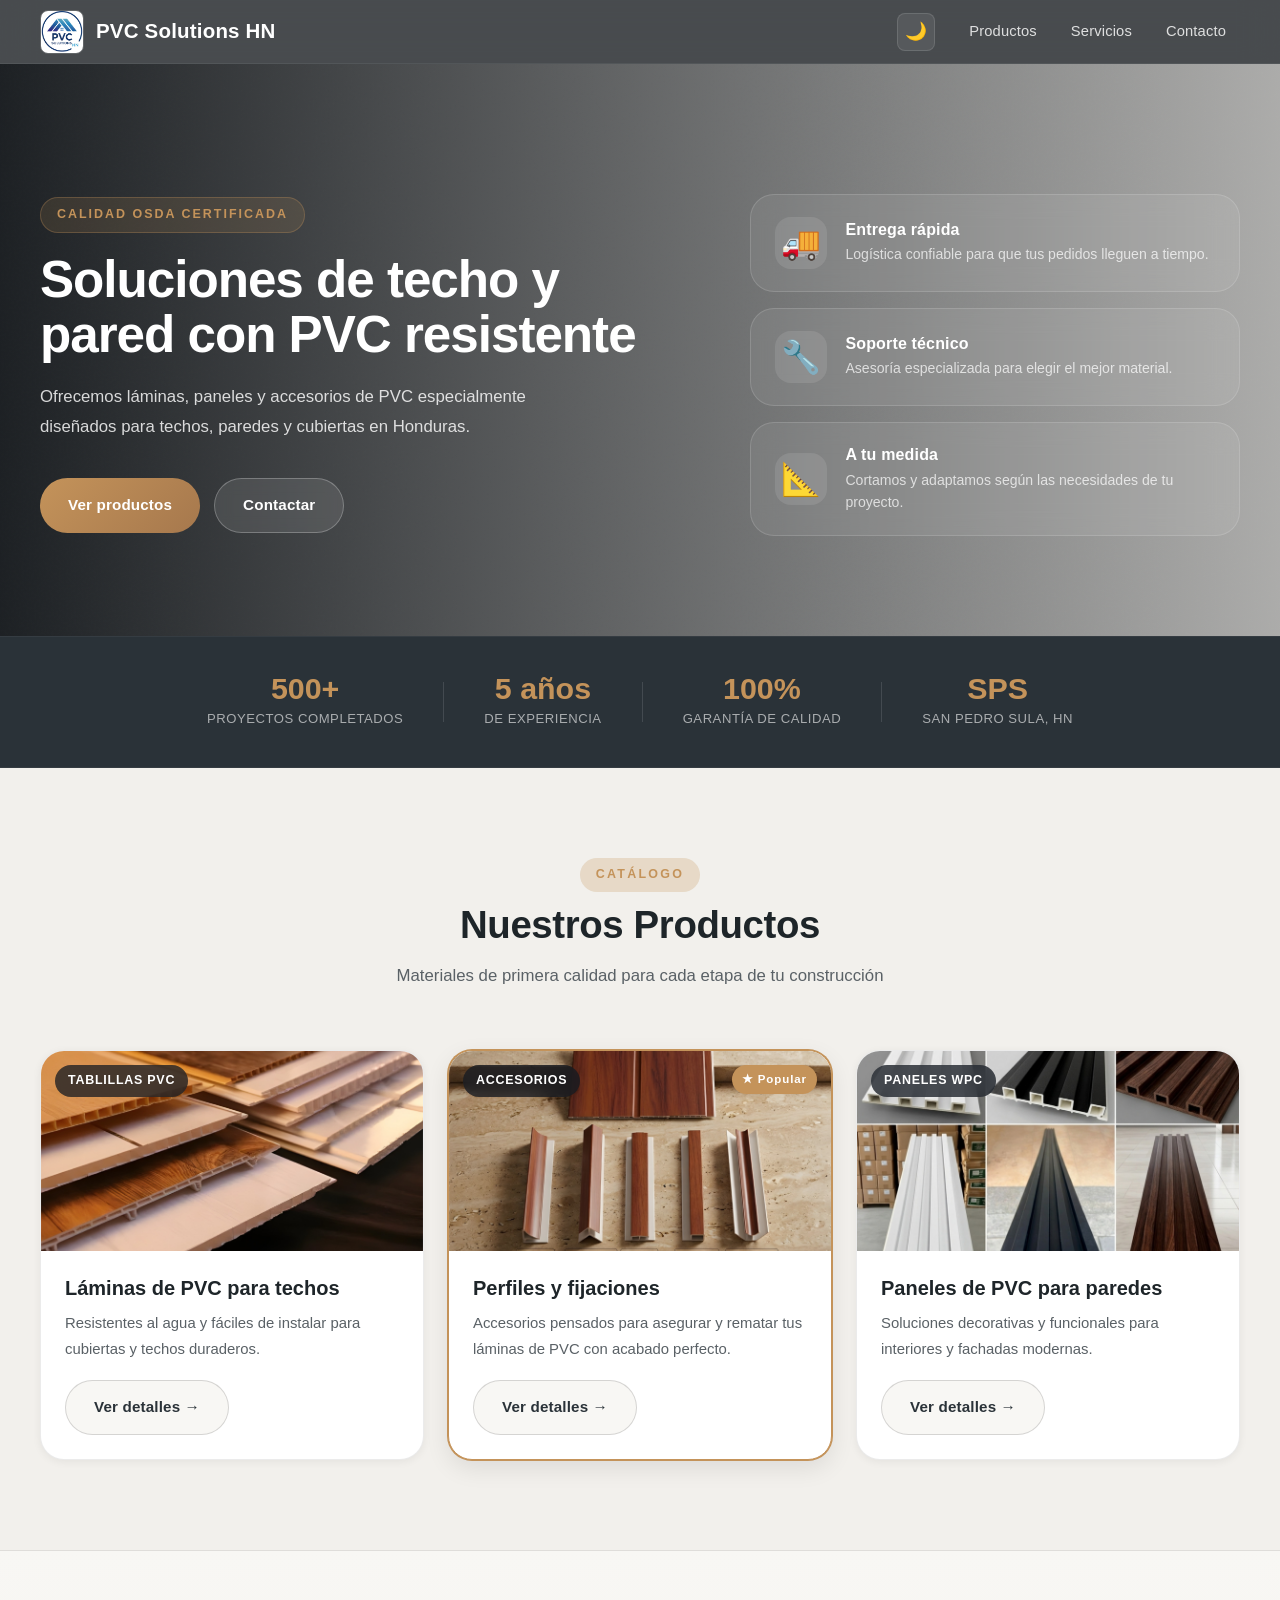
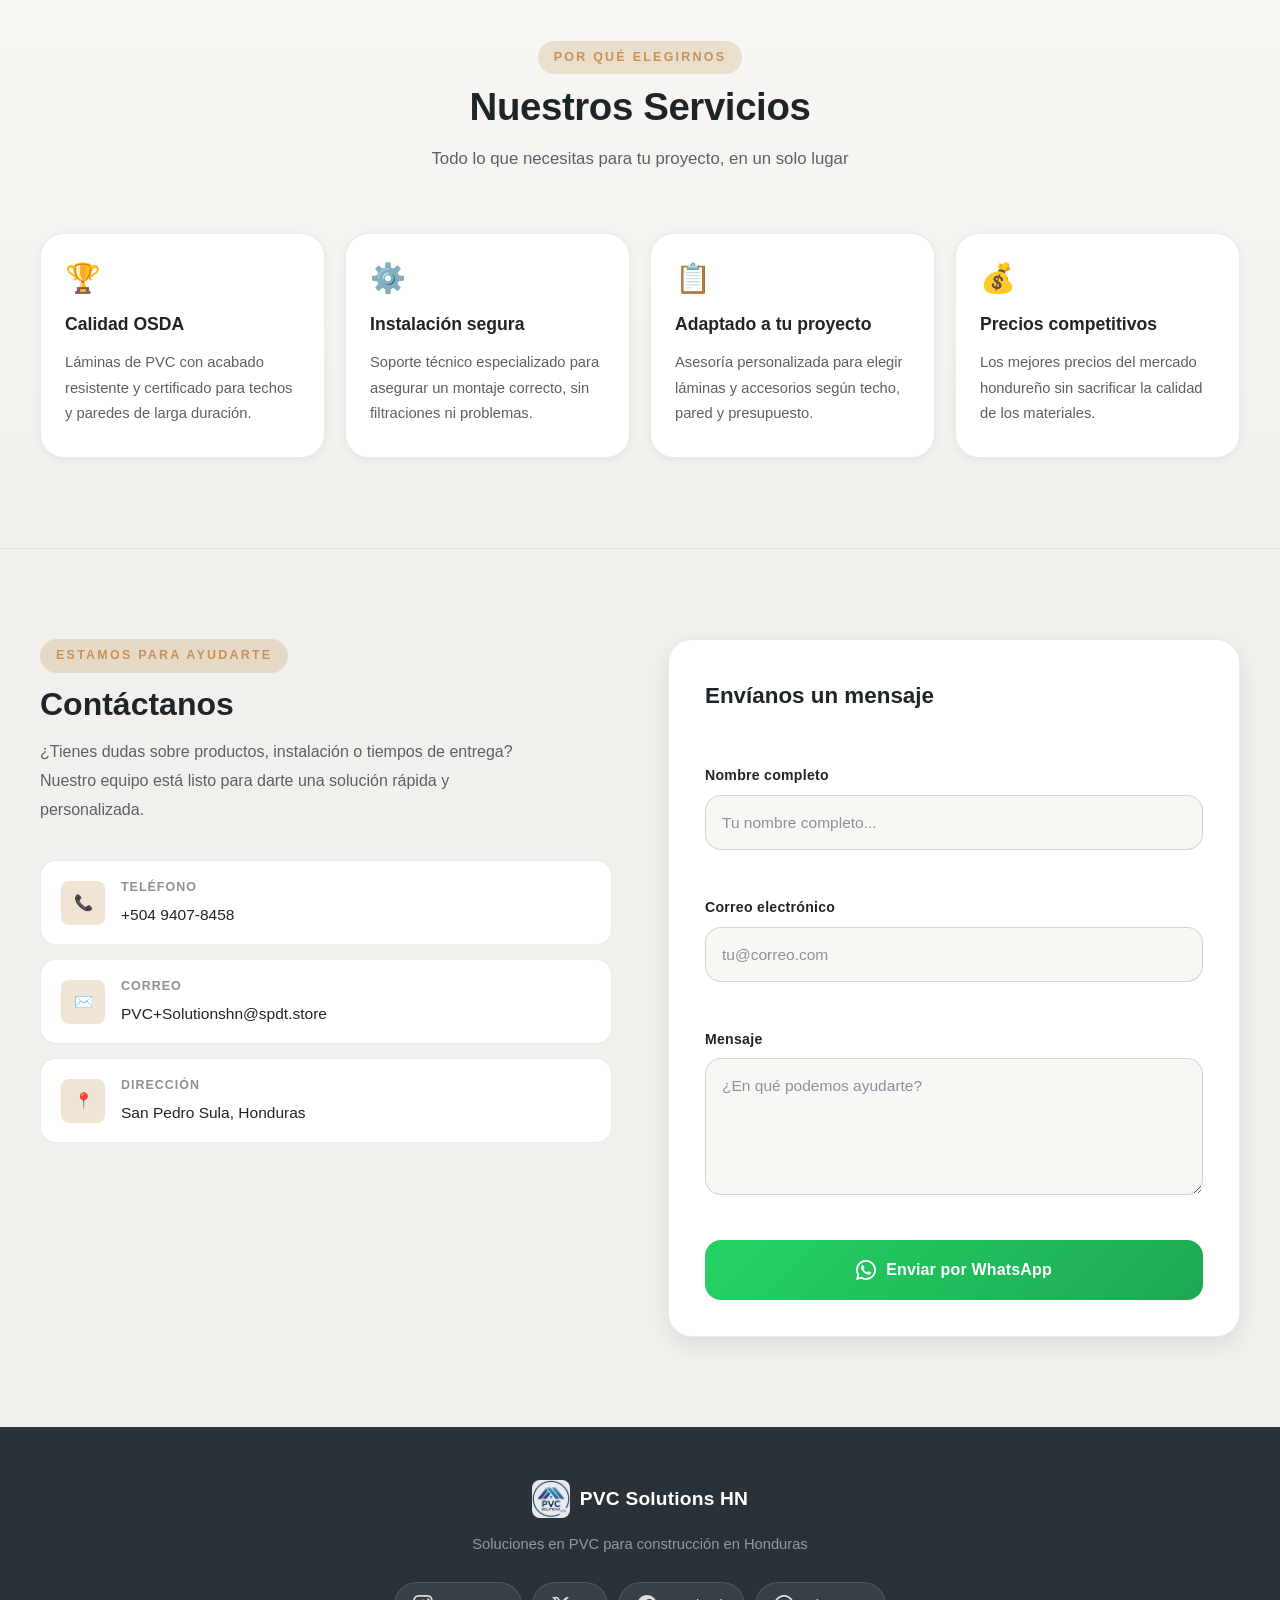
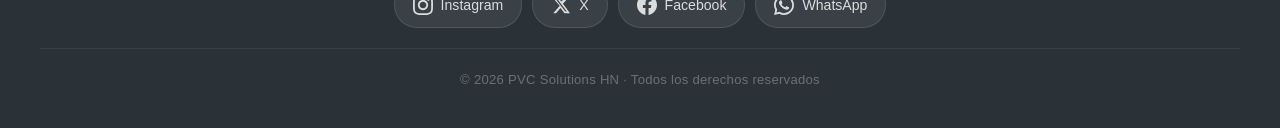
==== commit 372b1647: "Update contact details and experience years" ====
--- a/index.html
+++ b/index.html
@@ -1,4 +1,4 @@
-<!DOCTYPE html>
+﻿<!DOCTYPE html>
 <html lang="es">
 <head>
     <meta charset="UTF-8">
@@ -83,7 +83,7 @@
                 </div>
                 <div class="stat-divider"></div>
                 <div class="stat-item">
-                    <span class="stat-number">10 años</span>
+                    <span class="stat-number">5 años</span>
                     <span class="stat-label">De experiencia</span>
                 </div>
                 <div class="stat-divider"></div>
@@ -188,11 +188,11 @@
                 <p>¿Tienes dudas sobre productos, instalación o tiempos de entrega? Nuestro equipo está listo para darte una solución rápida y personalizada.</p>
 
                 <div class="contact-details">
-                    <a href="tel:+50495033358" class="contact-detail-item">
+                    <a href="tel:+50494078458" class="contact-detail-item">
                         <span class="contact-detail-icon">📞</span>
                         <div>
                             <strong>Teléfono</strong>
-                            <span>+504 9503-3358</span>
+                            <span>+504 9407-8458</span>
                         </div>
                     </a>
                     <a href="mailto:PVC+Solutionshn@spdt.store" class="contact-detail-item">
@@ -264,7 +264,7 @@
                     <svg xmlns="http://www.w3.org/2000/svg" width="20" height="20" fill="currentColor" viewBox="0 0 24 24"><path d="M24 12.073c0-6.627-5.373-12-12-12s-12 5.373-12 12c0 5.99 4.388 10.954 10.125 11.854v-8.385H7.078v-3.47h3.047V9.43c0-3.007 1.792-4.669 4.533-4.669 1.312 0 2.686.235 2.686.235v2.953H15.83c-1.491 0-1.956.925-1.956 1.874v2.25h3.328l-.532 3.47h-2.796v8.385C19.612 23.027 24 18.062 24 12.073z"/></svg>
                     <span>Facebook</span>
                 </a>
-                <a href="https://wa.me/50495033358" target="_blank" rel="noopener noreferrer" class="social-link social-link--whatsapp" aria-label="WhatsApp">
+                <a href="https://wa.me/50494078458" target="_blank" rel="noopener noreferrer" class="social-link social-link--whatsapp" aria-label="WhatsApp">
                     <svg xmlns="http://www.w3.org/2000/svg" width="20" height="20" fill="currentColor" viewBox="0 0 24 24"><path d="M17.472 14.382c-.297-.149-1.758-.867-2.03-.967-.273-.099-.471-.148-.67.15-.197.297-.767.966-.94 1.164-.173.199-.347.223-.644.075-.297-.15-1.255-.463-2.39-1.475-.883-.788-1.48-1.761-1.653-2.059-.173-.297-.018-.458.13-.606.134-.133.298-.347.446-.52.149-.174.198-.298.298-.497.099-.198.05-.371-.025-.52-.075-.149-.669-1.612-.916-2.207-.242-.579-.487-.5-.669-.51-.173-.008-.371-.01-.57-.01-.198 0-.52.074-.792.372-.272.297-1.04 1.016-1.04 2.479 0 1.462 1.065 2.875 1.213 3.074.149.198 2.096 3.2 5.077 4.487.709.306 1.262.489 1.694.625.712.227 1.36.195 1.871.118.571-.085 1.758-.719 2.006-1.413.248-.694.248-1.289.173-1.413-.074-.124-.272-.198-.57-.347z"/><path d="M12 0C5.373 0 0 5.373 0 12c0 2.127.558 4.126 1.533 5.857L.057 23.943l6.224-1.463A11.946 11.946 0 0012 24c6.627 0 12-5.373 12-12S18.627 0 12 0zm0 21.818a9.818 9.818 0 01-5.006-1.371l-.36-.214-3.7.87.934-3.607-.235-.371A9.818 9.818 0 1112 21.818z"/></svg>
                     <span>WhatsApp</span>
                 </a>
@@ -366,7 +366,7 @@
         const nombre  = document.getElementById('name').value.trim();
         const email   = document.getElementById('email').value.trim();
         const mensaje = document.getElementById('message').value.trim();
-        const telefono = '50495033358';
+        const telefono = '50494078458';
 
         const texto = `¡Hola! Me comunico desde la página web.\n\n` +
                       `👤 Nombre: ${nombre}\n` +
--- a/CSS/Styles.css
+++ b/CSS/Styles.css
@@ -1114,3 +1114,194 @@
 
     .product-card--featured::before { display: none; }
 }
+
+/* ============================================
+   PÁGINAS INTERIORES
+   ============================================ */
+
+/* Hero de página interior (sin imagen de fondo) */
+.page-hero {
+    padding: 80px 0 60px;
+    background: linear-gradient(135deg, var(--bg-dark) 0%, #1a2530 100%);
+    color: #ffffff;
+    text-align: center;
+    border-bottom: 1px solid rgba(255,255,255,0.06);
+}
+
+.page-hero .hero-label {
+    display: inline-block;
+    font-size: 0.78rem;
+    font-weight: 600;
+    letter-spacing: 0.16em;
+    text-transform: uppercase;
+    color: var(--clr-accent);
+    background: rgba(196, 147, 90, 0.15);
+    border: 1px solid rgba(196, 147, 90, 0.3);
+    padding: 6px 16px;
+    border-radius: var(--radius-pill);
+    margin-bottom: 18px;
+}
+
+.page-hero h2 {
+    font-size: clamp(1.8rem, 3.5vw, 3rem);
+    font-weight: 700;
+    color: #ffffff;
+    line-height: 1.1;
+    max-width: 700px;
+    margin: 0 auto 16px;
+    letter-spacing: -0.01em;
+}
+
+.page-hero p {
+    color: rgba(255,255,255,0.72);
+    font-size: 1.05rem;
+    max-width: 560px;
+    margin: 0 auto;
+    line-height: 1.75;
+}
+
+/* Detalle de producto (imagen + info lado a lado) */
+.product-detail {
+    display: grid;
+    grid-template-columns: 1fr 1fr;
+    gap: 48px;
+    align-items: start;
+}
+
+.product-detail-image img {
+    width: 100%;
+    border-radius: var(--radius-lg);
+    box-shadow: var(--shadow-lg);
+    object-fit: cover;
+    max-height: 420px;
+}
+
+.product-detail-info p {
+    color: var(--txt-secondary);
+    font-size: 1rem;
+    line-height: 1.8;
+    margin-bottom: 24px;
+}
+
+.product-detail-info h3 {
+    font-size: 1.1rem;
+    font-weight: 700;
+    color: var(--txt-primary);
+    margin-bottom: 14px;
+}
+
+.feature-list {
+    list-style: none;
+    padding: 0;
+    margin-bottom: 28px;
+    display: flex;
+    flex-direction: column;
+    gap: 10px;
+}
+
+.feature-list li {
+    display: flex;
+    align-items: flex-start;
+    gap: 10px;
+    color: var(--txt-secondary);
+    line-height: 1.6;
+    padding: 10px 14px;
+    background: var(--bg-surface-soft);
+    border-radius: var(--radius-sm);
+    border-left: 3px solid var(--clr-accent);
+    font-size: 0.95rem;
+}
+
+.feature-list li strong {
+    color: var(--txt-primary);
+}
+
+/* Sección CTA de contacto al final de páginas interiores */
+.contact-cta-section {
+    background: linear-gradient(135deg, var(--bg-dark) 0%, #1a2530 100%);
+    padding: 72px 0;
+    border-top: 1px solid rgba(255,255,255,0.06);
+}
+
+.contact-cta-inner {
+    display: flex;
+    align-items: center;
+    justify-content: space-between;
+    gap: 40px;
+    flex-wrap: wrap;
+}
+
+.contact-cta-inner h2 {
+    font-size: clamp(1.5rem, 2.5vw, 2.2rem);
+    font-weight: 700;
+    color: #ffffff;
+    margin-bottom: 8px;
+    line-height: 1.2;
+}
+
+.contact-cta-inner p {
+    color: rgba(255,255,255,0.65);
+    font-size: 1rem;
+}
+
+.contact-cta-buttons {
+    display: flex;
+    gap: 12px;
+    flex-shrink: 0;
+    flex-wrap: wrap;
+}
+
+.button-ghost-dark {
+    background: rgba(255,255,255,0.07);
+    border: 1px solid rgba(255,255,255,0.18);
+    color: rgba(255,255,255,0.85);
+    padding: 13px 28px;
+    border-radius: var(--radius-pill);
+    font-weight: 600;
+    font-size: 0.95rem;
+    transition: background var(--transition), color var(--transition);
+    display: inline-flex;
+    align-items: center;
+}
+
+.button-ghost-dark:hover {
+    background: rgba(255,255,255,0.14);
+    color: #ffffff;
+}
+
+/* Responsive páginas interiores */
+@media (max-width: 768px) {
+    .product-detail {
+        grid-template-columns: 1fr;
+        gap: 28px;
+    }
+
+    .contact-cta-inner {
+        flex-direction: column;
+        text-align: center;
+    }
+
+    .contact-cta-buttons {
+        justify-content: center;
+    }
+
+    .page-hero {
+        padding: 60px 0 44px;
+    }
+}
+
+@media (max-width: 480px) {
+    .page-hero h2 { font-size: 1.55rem; }
+
+    .contact-cta-buttons {
+        flex-direction: column;
+        width: 100%;
+    }
+
+    .contact-cta-buttons .button,
+    .button-ghost-dark {
+        width: 100%;
+        text-align: center;
+        justify-content: center;
+    }
+}
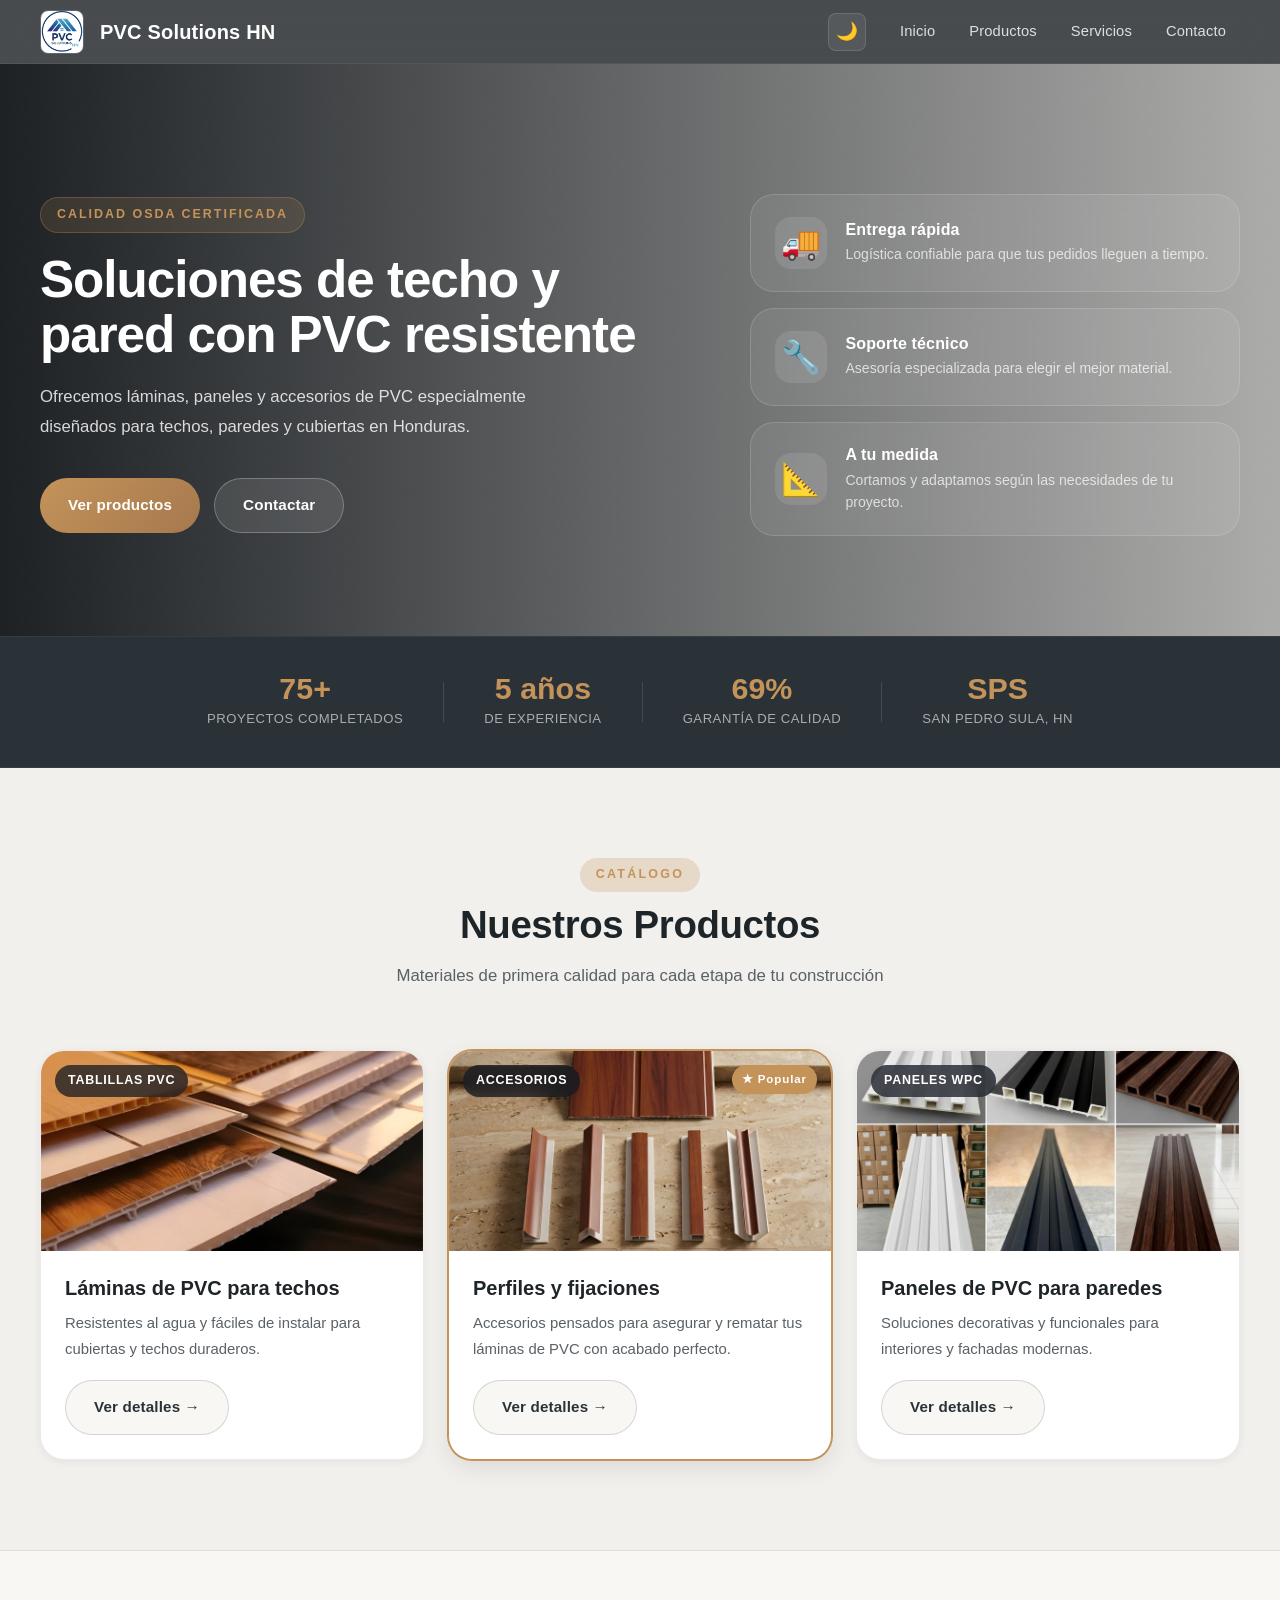
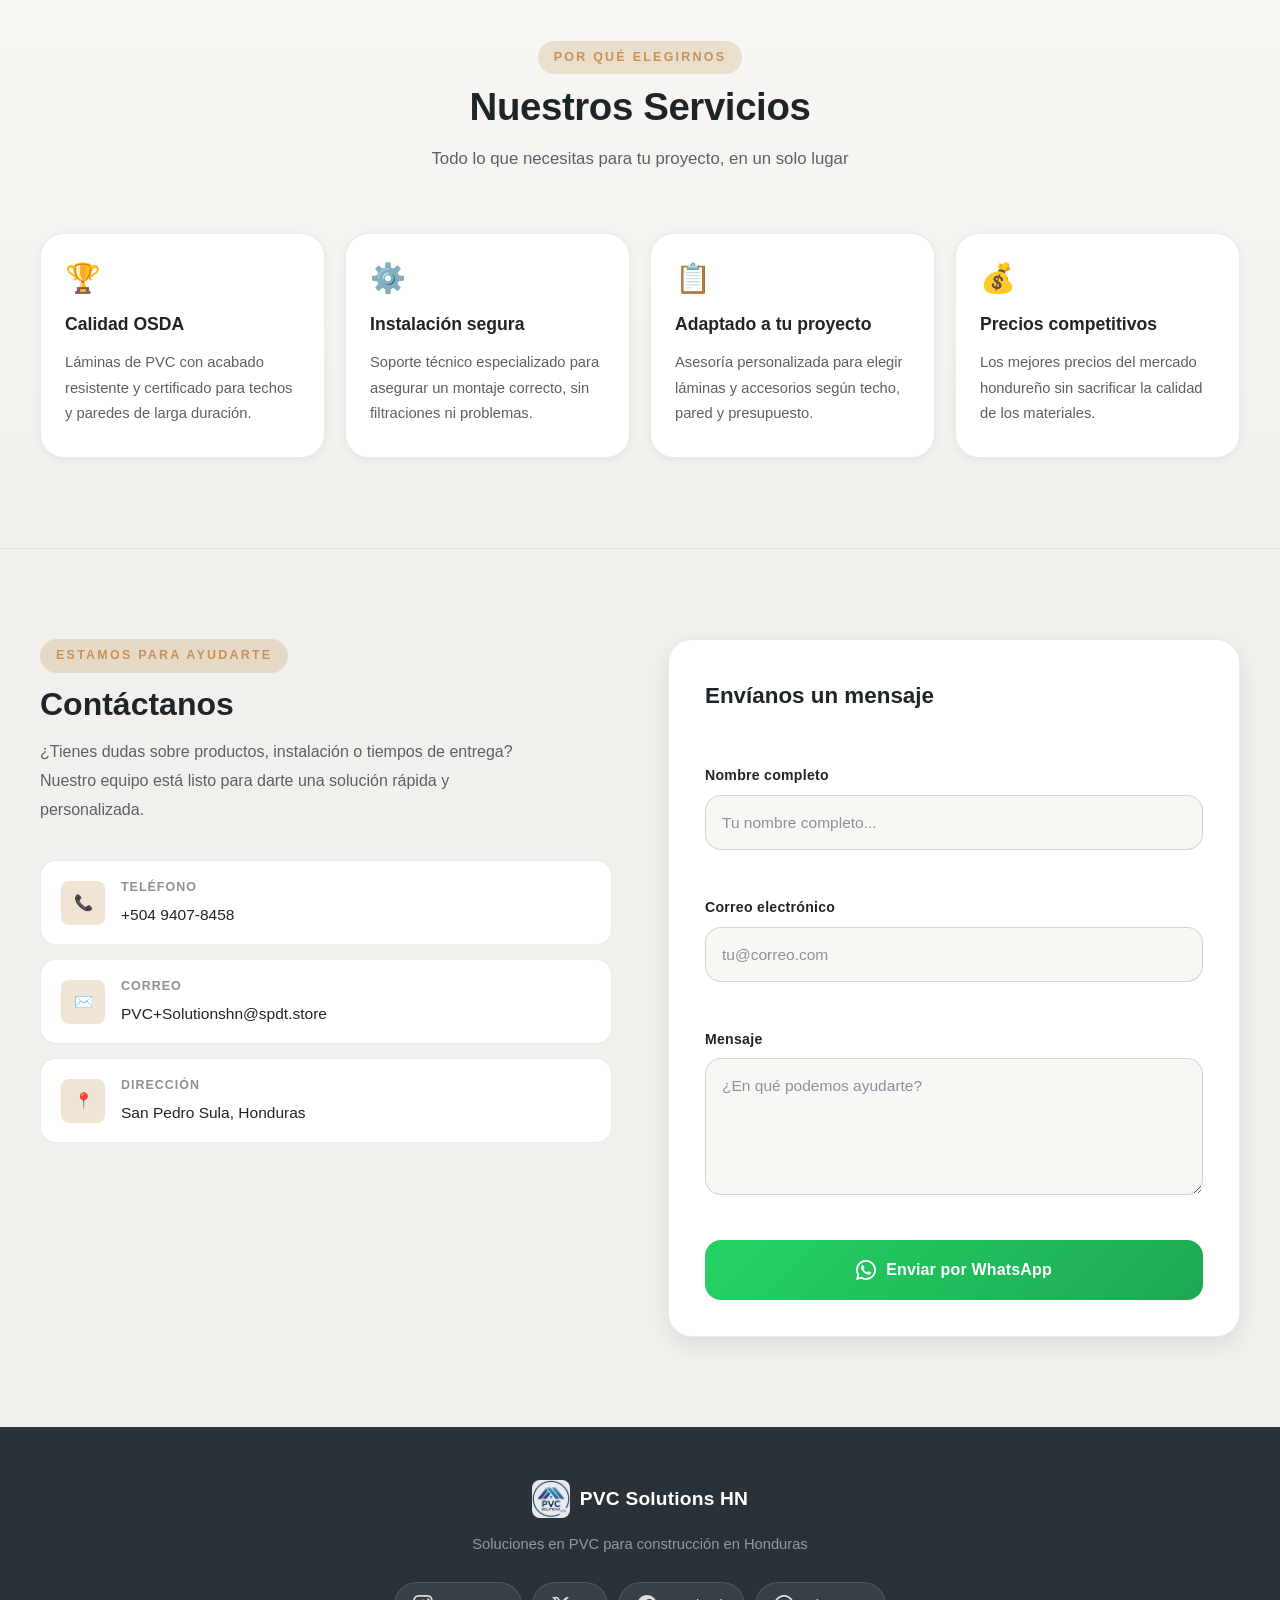
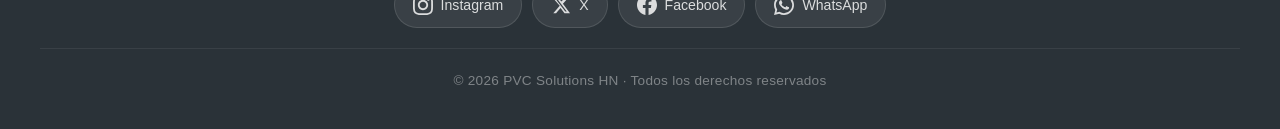
==== commit 0907e045: "Add files via upload" ====
--- a/index.html
+++ b/index.html
@@ -8,240 +8,31 @@
 </head>
 
 <body>
+
     <header id="main-header">
-        <div class="container header-inner">
-            <div class="brand">
-                <img src="IMG/Logo2.jpeg" alt="Logo PVC Solutions HN" class="logo" loading="lazy">
-                <h1>PVC Solutions HN</h1>
+    <div class="container header-inner">
+        <a href="?pagina=inicio" class="brand" style="text-decoration: none; color: inherit; display: flex; align-items: center; gap: 1rem;">
+            <img src="IMG/Logo2.jpeg" alt="Logo PVC Solutions HN" class="logo" loading="lazy">
+            <h1 style="margin: 0; font-size: 1.25rem; font-weight: 700;">PVC Solutions HN</h1>
+        </a>
+
+        <div class="header-actions">
+            <div class="interactive-buttons">
+                <button id="theme-toggle" class="theme-toggle" type="button" aria-label="Cambiar tema">🌙</button>
+                <button class="menu-toggle" id="menu-toggle" aria-label="Abrir menú" aria-expanded="false">☰</button>
             </div>
 
-            <div class="header-actions">
-                <div class="interactive-buttons">
-                    <button id="theme-toggle" class="theme-toggle" type="button" aria-label="Cambiar tema">🌙</button>
-                    <button class="menu-toggle" id="menu-toggle" aria-label="Abrir menú" aria-expanded="false">☰</button>
-                </div>
-
-                <nav id="nav" role="navigation" aria-label="Menú principal">
-                    <a href="#productos">Productos</a>
-                    <a href="#servicios">Servicios</a>
-                    <a href="#contacto">Contacto</a>
-                </nav>
-            </div>
+            <nav id="nav" role="navigation" aria-label="Menú principal">
+                <a href="?pagina=inicio">Inicio</a>
+                <a href="?pagina=inicio&seccion=productos">Productos</a>
+                <a href="?pagina=inicio&seccion=servicios">Servicios</a>
+                <a href="?pagina=inicio&seccion=contacto">Contacto</a>
+            </nav>
         </div>
+    </div>
     </header>
 
-    <main>
-        <section class="hero">
-            <div class="hero-overlay"></div>
-            <div class="container">
-                <div class="hero-content">
-                    <div class="hero-text">
-                        <span class="hero-label">Calidad OSDA certificada</span>
-                        <h2>Soluciones de techo y pared con PVC resistente</h2>
-                        <p>Ofrecemos láminas, paneles y accesorios de PVC especialmente diseñados para techos, paredes y cubiertas en Honduras.</p>
-                        <div class="hero-ctas">
-                            <a class="button" href="#productos">Ver productos</a>
-                            <a class="button button-ghost" href="#contacto">Contactar</a>
-                        </div>
-                    </div>
-
-                    <div class="hero-cards">
-                        <div class="hero-card-item">
-                            <div class="card-icon">🚚</div>
-                            <div class="card-text">
-                                <h3>Entrega rápida</h3>
-                                <p>Logística confiable para que tus pedidos lleguen a tiempo.</p>
-                            </div>
-                        </div>
-
-                        <div class="hero-card-item">
-                            <div class="card-icon">🔧</div>
-                            <div class="card-text">
-                                <h3>Soporte técnico</h3>
-                                <p>Asesoría especializada para elegir el mejor material.</p>
-                            </div>
-                        </div>
-
-                        <div class="hero-card-item">
-                            <div class="card-icon">📐</div>
-                            <div class="card-text">
-                                <h3>A tu medida</h3>
-                                <p>Cortamos y adaptamos según las necesidades de tu proyecto.</p>
-                            </div>
-                        </div>
-                    </div>
-                </div>
-            </div>
-        </section>
-
-        <!-- Stats bar -->
-        <div class="stats-bar">
-            <div class="container stats-inner">
-                <div class="stat-item">
-                    <span class="stat-number">500+</span>
-                    <span class="stat-label">Proyectos completados</span>
-                </div>
-                <div class="stat-divider"></div>
-                <div class="stat-item">
-                    <span class="stat-number">5 años</span>
-                    <span class="stat-label">De experiencia</span>
-                </div>
-                <div class="stat-divider"></div>
-                <div class="stat-item">
-                    <span class="stat-number">100%</span>
-                    <span class="stat-label">Garantía de calidad</span>
-                </div>
-                <div class="stat-divider"></div>
-                <div class="stat-item">
-                    <span class="stat-number">SPS</span>
-                    <span class="stat-label">San Pedro Sula, HN</span>
-                </div>
-            </div>
-        </div>
-
-        <section id="productos" class="container section">
-            <div class="section-header">
-                <span class="section-eyebrow">Catálogo</span>
-                <h2 class="section-title">Nuestros Productos</h2>
-                <p class="section-subtitle">Materiales de primera calidad para cada etapa de tu construcción</p>
-            </div>
-
-            <div class="products">
-                <article class="product-card">
-                    <div class="product-card-top">
-                        <span class="product-type">Tablillas PVC</span>
-                        <img src="IMG/pvc.jpeg" alt="Láminas de PVC para techos" class="product-image" loading="lazy">
-                    </div>
-                    <div class="product-card-body">
-                        <h3>Láminas de PVC para techos</h3>
-                        <p>Resistentes al agua y fáciles de instalar para cubiertas y techos duraderos.</p>
-                        <a class="button button-secondary" href="laminas-techo.html">Ver detalles →</a>
-                    </div>
-                </article>
-
-                <article class="product-card product-card--featured">
-                    <div class="product-card-top">
-                        <span class="product-type">Accesorios</span>
-                        <img src="IMG/accesorios.jpeg" alt="Accesorios y perfiles de PVC" class="product-image" loading="lazy">
-                    </div>
-                    <div class="product-card-body">
-                        <h3>Perfiles y fijaciones</h3>
-                        <p>Accesorios pensados para asegurar y rematar tus láminas de PVC con acabado perfecto.</p>
-                        <a class="button button-secondary" href="accesorios-osda.html">Ver detalles →</a>
-                    </div>
-                </article>
-
-                <article class="product-card">
-                    <div class="product-card-top">
-                        <span class="product-type">Paneles WPC</span>
-                        <img src="IMG/wpc.jpeg" alt="Paneles de PVC para paredes" class="product-image" loading="lazy">
-                    </div>
-                    <div class="product-card-body">
-                        <h3>Paneles de PVC para paredes</h3>
-                        <p>Soluciones decorativas y funcionales para interiores y fachadas modernas.</p>
-                        <a class="button button-secondary" href="paneles-pared.html">Ver detalles →</a>
-                    </div>
-                </article>
-            </div>
-        </section>
-
-        <section id="servicios" class="services-section">
-            <div class="container section">
-                <div class="section-header">
-                    <span class="section-eyebrow">Por qué elegirnos</span>
-                    <h2 class="section-title">Nuestros Servicios</h2>
-                    <p class="section-subtitle">Todo lo que necesitas para tu proyecto, en un solo lugar</p>
-                </div>
-
-                <div class="features-grid">
-                    <div class="feature-item">
-                        <div class="feature-icon">🏆</div>
-                        <h3>Calidad OSDA</h3>
-                        <p>Láminas de PVC con acabado resistente y certificado para techos y paredes de larga duración.</p>
-                    </div>
-
-                    <div class="feature-item">
-                        <div class="feature-icon">⚙️</div>
-                        <h3>Instalación segura</h3>
-                        <p>Soporte técnico especializado para asegurar un montaje correcto, sin filtraciones ni problemas.</p>
-                    </div>
-
-                    <div class="feature-item">
-                        <div class="feature-icon">📋</div>
-                        <h3>Adaptado a tu proyecto</h3>
-                        <p>Asesoría personalizada para elegir láminas y accesorios según techo, pared y presupuesto.</p>
-                    </div>
-
-                    <div class="feature-item">
-                        <div class="feature-icon">💰</div>
-                        <h3>Precios competitivos</h3>
-                        <p>Los mejores precios del mercado hondureño sin sacrificar la calidad de los materiales.</p>
-                    </div>
-                </div>
-            </div>
-        </section>
-
-        <section id="contacto" class="container section contact-section">
-            <div class="contact-info">
-                <span class="section-eyebrow">Estamos para ayudarte</span>
-                <h2>Contáctanos</h2>
-                <p>¿Tienes dudas sobre productos, instalación o tiempos de entrega? Nuestro equipo está listo para darte una solución rápida y personalizada.</p>
-
-                <div class="contact-details">
-                    <a href="tel:+50494078458" class="contact-detail-item">
-                        <span class="contact-detail-icon">📞</span>
-                        <div>
-                            <strong>Teléfono</strong>
-                            <span>+504 9407-8458</span>
-                        </div>
-                    </a>
-                    <a href="mailto:PVC+Solutionshn@spdt.store" class="contact-detail-item">
-                        <span class="contact-detail-icon">✉️</span>
-                        <div>
-                            <strong>Correo</strong>
-                            <span>PVC+Solutionshn@spdt.store</span>
-                        </div>
-                    </a>
-                    <a href="https://maps.google.com/?q=Avenida+Circunvalación,+San+Pedro+Sula,+Honduras" target="_blank" rel="noopener noreferrer" class="contact-detail-item">
-                        <span class="contact-detail-icon">📍</span>
-                        <div>
-                            <strong>Dirección</strong>
-                            <span>San Pedro Sula, Honduras</span>
-                        </div>
-                    </a>
-                </div>
-            </div>
-
-            <div class="contact-form-wrapper">
-                <form id="formulario-whatsapp" class="contact-form" novalidate>
-                    <h3>Envíanos un mensaje</h3>
-
-                    <div class="form-group">
-                        <label for="name">Nombre completo</label>
-                        <input type="text" id="name" name="name" required minlength="3" placeholder="Tu nombre completo...">
-                        <span class="field-error" id="name-error"></span>
-                    </div>
-
-                    <div class="form-group">
-                        <label for="email">Correo electrónico</label>
-                        <input type="email" id="email" name="email" required placeholder="tu@correo.com">
-                        <span class="field-error" id="email-error"></span>
-                    </div>
-
-                    <div class="form-group">
-                        <label for="message">Mensaje</label>
-                        <textarea id="message" name="message" rows="4" required minlength="10" placeholder="¿En qué podemos ayudarte?"></textarea>
-                        <span class="field-error" id="message-error"></span>
-                    </div>
-
-                    <button type="submit" class="button button-whatsapp">
-                        <svg xmlns="http://www.w3.org/2000/svg" width="20" height="20" fill="currentColor" viewBox="0 0 24 24" aria-hidden="true"><path d="M17.472 14.382c-.297-.149-1.758-.867-2.03-.967-.273-.099-.471-.148-.67.15-.197.297-.767.966-.94 1.164-.173.199-.347.223-.644.075-.297-.15-1.255-.463-2.39-1.475-.883-.788-1.48-1.761-1.653-2.059-.173-.297-.018-.458.13-.606.134-.133.298-.347.446-.52.149-.174.198-.298.298-.497.099-.198.05-.371-.025-.52-.075-.149-.669-1.612-.916-2.207-.242-.579-.487-.5-.669-.51-.173-.008-.371-.01-.57-.01-.198 0-.52.074-.792.372-.272.297-1.04 1.016-1.04 2.479 0 1.462 1.065 2.875 1.213 3.074.149.198 2.096 3.2 5.077 4.487.709.306 1.262.489 1.694.625.712.227 1.36.195 1.871.118.571-.085 1.758-.719 2.006-1.413.248-.694.248-1.289.173-1.413-.074-.124-.272-.198-.57-.347z"/><path d="M12 0C5.373 0 0 5.373 0 12c0 2.127.558 4.126 1.533 5.857L.057 23.943l6.224-1.463A11.946 11.946 0 0012 24c6.627 0 12-5.373 12-12S18.627 0 12 0zm0 21.818a9.818 9.818 0 01-5.006-1.371l-.36-.214-3.7.87.934-3.607-.235-.371A9.818 9.818 0 1112 21.818z"/></svg>
-                        Enviar por WhatsApp
-                    </button>
-                </form>
-            </div>
-        </section>
-    </main>
+    <main id="app-content"></main>
 
     <footer>
         <div class="container footer-inner">
@@ -276,132 +67,11 @@
         </div>
     </footer>
 
-<script>
-    // =============================================
-    // 1. TEMA OSCURO / CLARO
-    // =============================================
-    const themeToggle = document.getElementById('theme-toggle');
-    const htmlElement = document.documentElement;
-
-    function loadTheme() {
-        const savedTheme = localStorage.getItem('theme');
-        const prefersDark = window.matchMedia('(prefers-color-scheme: dark)').matches;
-        const theme = savedTheme || (prefersDark ? 'dark' : 'light');
-        applyTheme(theme);
-    }
-
-    function applyTheme(theme) {
-        htmlElement.setAttribute('data-theme', theme);
-        themeToggle.textContent = theme === 'dark' ? '☀️' : '🌙';
-        themeToggle.setAttribute('aria-label', theme === 'dark' ? 'Cambiar a modo claro' : 'Cambiar a modo oscuro');
-    }
-
-    themeToggle.addEventListener('click', () => {
-        const currentTheme = htmlElement.getAttribute('data-theme');
-        const newTheme = currentTheme === 'dark' ? 'light' : 'dark';
-        applyTheme(newTheme);
-        localStorage.setItem('theme', newTheme);
-    });
-
-    loadTheme();
-
-    // =============================================
-    // 2. MENÚ HAMBURGUESA
-    // =============================================
-    const menuToggle = document.getElementById('menu-toggle');
-    const nav = document.getElementById('nav');
-
-    menuToggle.addEventListener('click', () => {
-        const isOpen = nav.classList.toggle('active');
-        menuToggle.setAttribute('aria-expanded', isOpen);
-        menuToggle.textContent = isOpen ? '✕' : '☰';
-    });
-
-    // Cerrar menú al hacer clic en un enlace
-    document.querySelectorAll('#nav a').forEach(link => {
-        link.addEventListener('click', () => {
-            nav.classList.remove('active');
-            menuToggle.setAttribute('aria-expanded', 'false');
-            menuToggle.textContent = '☰';
-        });
-    });
-
-    // =============================================
-    // 3. HEADER SCROLL (transparente → sólido)
-    // =============================================
-    const mainHeader = document.getElementById('main-header');
-    window.addEventListener('scroll', () => {
-        mainHeader.classList.toggle('scrolled', window.scrollY > 60);
-    }, { passive: true });
-
-    // =============================================
-    // 4. FORMULARIO CON VALIDACIÓN → WHATSAPP
-    // =============================================
-    const formWhatsApp = document.getElementById('formulario-whatsapp');
-
-    function validateField(id, errorId, validator) {
-        const field = document.getElementById(id);
-        const error = document.getElementById(errorId);
-        const msg = validator(field.value.trim());
-        error.textContent = msg;
-        field.classList.toggle('input-error', !!msg);
-        return !msg;
-    }
-
-    const validators = {
-        name: v => v.length < 3 ? 'Por favor ingresa tu nombre completo (mínimo 3 caracteres).' : '',
-        email: v => !/^[^\s@]+@[^\s@]+\.[^\s@]+$/.test(v) ? 'Ingresa un correo válido.' : '',
-        message: v => v.length < 10 ? 'El mensaje debe tener al menos 10 caracteres.' : ''
-    };
-
-    formWhatsApp.addEventListener('submit', function(e) {
-        e.preventDefault();
-
-        const validName    = validateField('name',    'name-error',    validators.name);
-        const validEmail   = validateField('email',   'email-error',   validators.email);
-        const validMessage = validateField('message', 'message-error', validators.message);
-
-        if (!validName || !validEmail || !validMessage) return;
-
-        const nombre  = document.getElementById('name').value.trim();
-        const email   = document.getElementById('email').value.trim();
-        const mensaje = document.getElementById('message').value.trim();
-        const telefono = '50494078458';
-
-        const texto = `¡Hola! Me comunico desde la página web.\n\n` +
-                      `👤 Nombre: ${nombre}\n` +
-                      `📧 Correo: ${email}\n` +
-                      `💬 Mensaje: ${mensaje}`;
-
-        window.open(`https://wa.me/${telefono}?text=${encodeURIComponent(texto)}`, '_blank', 'noopener,noreferrer');
-        formWhatsApp.reset();
-    });
-
-    // Validación en tiempo real (onblur)
-    ['name', 'email', 'message'].forEach(id => {
-        document.getElementById(id).addEventListener('blur', () => {
-            validateField(id, `${id}-error`, validators[id]);
-        });
-    });
-
-    // =============================================
-    // 5. ANIMACIONES AL HACER SCROLL (Intersection Observer)
-    // =============================================
-    const revealEls = document.querySelectorAll('.product-card, .feature-item, .stat-item, .hero-card-item, .contact-detail-item');
-    const observer = new IntersectionObserver((entries) => {
-        entries.forEach(entry => {
-            if (entry.isIntersecting) {
-                entry.target.classList.add('visible');
-                observer.unobserve(entry.target);
-            }
-        });
-    }, { threshold: 0.1 });
-
-    revealEls.forEach(el => {
-        el.classList.add('reveal');
-        observer.observe(el);
-    });
-</script>
-
+    <script>let vistas = {};</script>
+    <script src="JS/inicio.js"></script>
+    <script src="JS/laminas-techo.js"></script>
+    <script src="JS/paneles-pared.js"></script>
+    <script src="JS/accesorios-osda.js"></script>
+    <script src="JS/app.js"></script>
 </body>
 </html>
--- a/CSS/Styles.css
+++ b/CSS/Styles.css
@@ -155,6 +155,17 @@
     color: var(--txt-secondary);
     font-size: 1.05rem;
     line-height: 1.7;
+}
+
+.section-desc {
+    color: var(--txt-secondary);
+    font-size: 1rem;
+    line-height: 1.7;
+    margin-top: 8px;
+}
+
+[data-theme="dark"] .section-desc {
+    color: var(--txt-secondary);
 }
 
 /* ── Header ── */
@@ -291,6 +302,10 @@
     overflow: hidden;
 }
 
+.hero-product {
+    padding: 100px 0 80px;
+}
+
 /* Grain overlay para textura */
 .hero::before {
     content: '';
@@ -533,11 +548,262 @@
     box-shadow: 0 12px 32px rgba(37, 211, 102, 0.3);
 }
 
-/* ── Productos ── */
-.products {
+/* ── Productos Grid ── */
+.products-grid {
+    display: grid;
+    grid-template-columns: repeat(3, 1fr);
+    gap: 24px;
+}
+
+.products {
+    display: grid;
+    grid-template-columns: repeat(3, 1fr);
+    gap: 24px;
+}
+
+.product-content {
+    padding: 24px;
+    display: flex;
+    flex-direction: column;
+    gap: 12px;
+    flex: 1;
+}
+
+.product-title {
+    font-family: var(--font-body);
+    font-size: 1.25rem;
+    color: var(--txt-primary);
+    font-weight: 700;
+    line-height: 1.3;
+}
+
+.product-desc {
+    color: var(--txt-secondary);
+    font-size: 0.93rem;
+    line-height: 1.7;
+}
+
+.product-features {
+    list-style: none;
+    padding: 0;
+    margin: 8px 0 16px;
+    display: flex;
+    flex-direction: column;
+    gap: 6px;
+}
+
+.product-features li {
+    color: var(--txt-muted);
+    font-size: 0.85rem;
+    padding-left: 16px;
+    position: relative;
+}
+
+.product-features li::before {
+    content: '✓';
+    position: absolute;
+    left: 0;
+    color: var(--clr-success);
+    font-weight: 700;
+}
+
+.product-placeholder {
+    width: 100%;
+    height: 200px;
+    display: flex;
+    align-items: center;
+    justify-content: center;
+    font-size: 4rem;
+    background: var(--bg-surface-soft);
+    color: var(--txt-muted);
+}
+
+/* ── Section Alternate ── */
+.section-alt {
+    background: linear-gradient(180deg, var(--bg-surface-soft), var(--bg-base));
+    border-top: 1px solid var(--border);
+    border-bottom: 1px solid var(--border);
+}
+
+/* ── Feature Card ── */
+.feature-card {
+    background: var(--bg-surface);
+    padding: 30px 24px;
+    border-radius: var(--radius-lg);
+    border: 1px solid var(--border);
+    box-shadow: var(--shadow-sm);
+    transition: transform var(--transition), box-shadow var(--transition);
+}
+
+.feature-card:hover {
+    transform: translateY(-4px);
+    box-shadow: var(--shadow-md);
+}
+
+.feature-card .feature-icon {
+    font-size: 2rem;
+    margin-bottom: 16px;
+    line-height: 1;
+    display: block;
+}
+
+.feature-card h3 {
+    font-family: var(--font-body);
+    font-size: 1.1rem;
+    color: var(--txt-primary);
+    margin-bottom: 10px;
+    font-weight: 700;
+}
+
+.feature-card p {
+    color: var(--txt-secondary);
+    font-size: 0.92rem;
+    line-height: 1.75;
+}
+
+/* ── Benefits Grid ── */
+.benefits-grid {
     display: grid;
-    grid-template-columns: repeat(3, 1fr);
+    grid-template-columns: repeat(4, 1fr);
     gap: 24px;
+}
+
+.benefit-item {
+    text-align: center;
+    padding: 30px 20px;
+    background: var(--bg-surface);
+    border-radius: var(--radius-lg);
+    border: 1px solid var(--border);
+    transition: transform var(--transition), box-shadow var(--transition);
+}
+
+.benefit-item:hover {
+    transform: translateY(-4px);
+    box-shadow: var(--shadow-md);
+}
+
+.benefit-number {
+    display: inline-block;
+    font-family: var(--font-body);
+    font-size: 2.5rem;
+    font-weight: 700;
+    color: var(--clr-accent);
+    line-height: 1;
+    margin-bottom: 16px;
+    opacity: 0.8;
+}
+
+.benefit-item h3 {
+    font-family: var(--font-body);
+    font-size: 1.1rem;
+    color: var(--txt-primary);
+    margin-bottom: 8px;
+    font-weight: 700;
+}
+
+.benefit-item p {
+    color: var(--txt-secondary);
+    font-size: 0.88rem;
+    line-height: 1.6;
+}
+
+/* ── Form Styles ── */
+.form-row {
+    display: grid;
+    grid-template-columns: 1fr 1fr;
+    gap: 16px;
+}
+
+.contact-form select {
+    width: 100%;
+    padding: 13px 16px;
+    border: 1.5px solid var(--border-strong);
+    border-radius: var(--radius-md);
+    background: var(--bg-surface-soft);
+    color: var(--txt-primary);
+    outline: none;
+    font-size: 0.97rem;
+    transition: border-color var(--transition), box-shadow var(--transition), background var(--transition);
+    cursor: pointer;
+}
+
+.contact-form select:focus {
+    border-color: var(--clr-accent);
+    background: var(--bg-surface);
+    box-shadow: 0 0 0 3px var(--clr-accent-glow);
+}
+
+.button-sm {
+    padding: 10px 20px;
+    font-size: 0.88rem;
+}
+
+/* ── Footer Content ── */
+.footer-content {
+    display: grid;
+    grid-template-columns: 2fr 1fr 1fr;
+    gap: 48px;
+    margin-bottom: 36px;
+}
+
+.footer-brand p {
+    color: rgba(255,255,255,0.6);
+    font-size: 0.92rem;
+    margin-top: 12px;
+    max-width: 280px;
+}
+
+.footer-links {
+    display: flex;
+    flex-direction: column;
+    gap: 10px;
+}
+
+.footer-links h4 {
+    color: #ffffff;
+    font-size: 0.88rem;
+    font-weight: 700;
+    text-transform: uppercase;
+    letter-spacing: 0.08em;
+    margin-bottom: 8px;
+}
+
+.footer-links a {
+    color: rgba(255,255,255,0.6);
+    font-size: 0.92rem;
+    transition: color var(--transition), transform var(--transition);
+}
+
+.footer-links a:hover {
+    color: var(--clr-accent);
+    transform: translateX(4px);
+}
+
+.footer-bottom {
+    border-top: 1px solid rgba(255,255,255,0.07);
+    padding-top: 24px;
+    text-align: center;
+}
+
+.footer-bottom p {
+    color: rgba(255,255,255,0.4);
+    font-size: 0.85rem;
+}
+
+[data-theme="dark"] .footer-content .footer-brand p {
+    color: var(--txt-secondary);
+}
+
+[data-theme="dark"] .footer-links a {
+    color: var(--txt-secondary);
+}
+
+[data-theme="dark"] .footer-links h4 {
+    color: var(--txt-primary);
+}
+
+[data-theme="dark"] .footer-bottom p {
+    color: var(--txt-muted);
 }
 
 .product-card {
@@ -854,7 +1120,10 @@
     border-top: 1px solid rgba(255,255,255,0.06);
 }
 
-[data-theme="dark"] footer { background: var(--bg-surface); }
+[data-theme="dark"] footer { 
+    background: var(--bg-surface);
+    border-top-color: var(--border);
+}
 
 .footer-inner {
     display: flex;
@@ -970,6 +1239,19 @@
     .features-grid {
         grid-template-columns: repeat(2, 1fr);
     }
+    
+    .products-grid {
+        grid-template-columns: repeat(2, 1fr);
+    }
+    
+    .benefits-grid {
+        grid-template-columns: repeat(2, 1fr);
+    }
+    
+    .footer-content {
+        grid-template-columns: 1fr 1fr;
+        gap: 32px;
+    }
 }
 
 @media (max-width: 900px) {
@@ -993,6 +1275,19 @@
     .contact-section {
         grid-template-columns: 1fr;
         gap: 48px;
+    }
+    
+    .products-grid {
+        grid-template-columns: repeat(2, 1fr);
+    }
+    
+    .benefits-grid {
+        grid-template-columns: repeat(2, 1fr);
+    }
+    
+    .footer-content {
+        grid-template-columns: 1fr;
+        gap: 28px;
     }
 }
 
@@ -1095,6 +1390,18 @@
         padding: 18px;
         margin: 4px;
     }
+    
+    .products-grid {
+        grid-template-columns: 1fr;
+    }
+    
+    .benefits-grid {
+        grid-template-columns: 1fr;
+    }
+    
+    .form-row {
+        grid-template-columns: 1fr;
+    }
 }
 
 @media (max-width: 480px) {
@@ -1304,4 +1611,4 @@
         text-align: center;
         justify-content: center;
     }
-}+}
